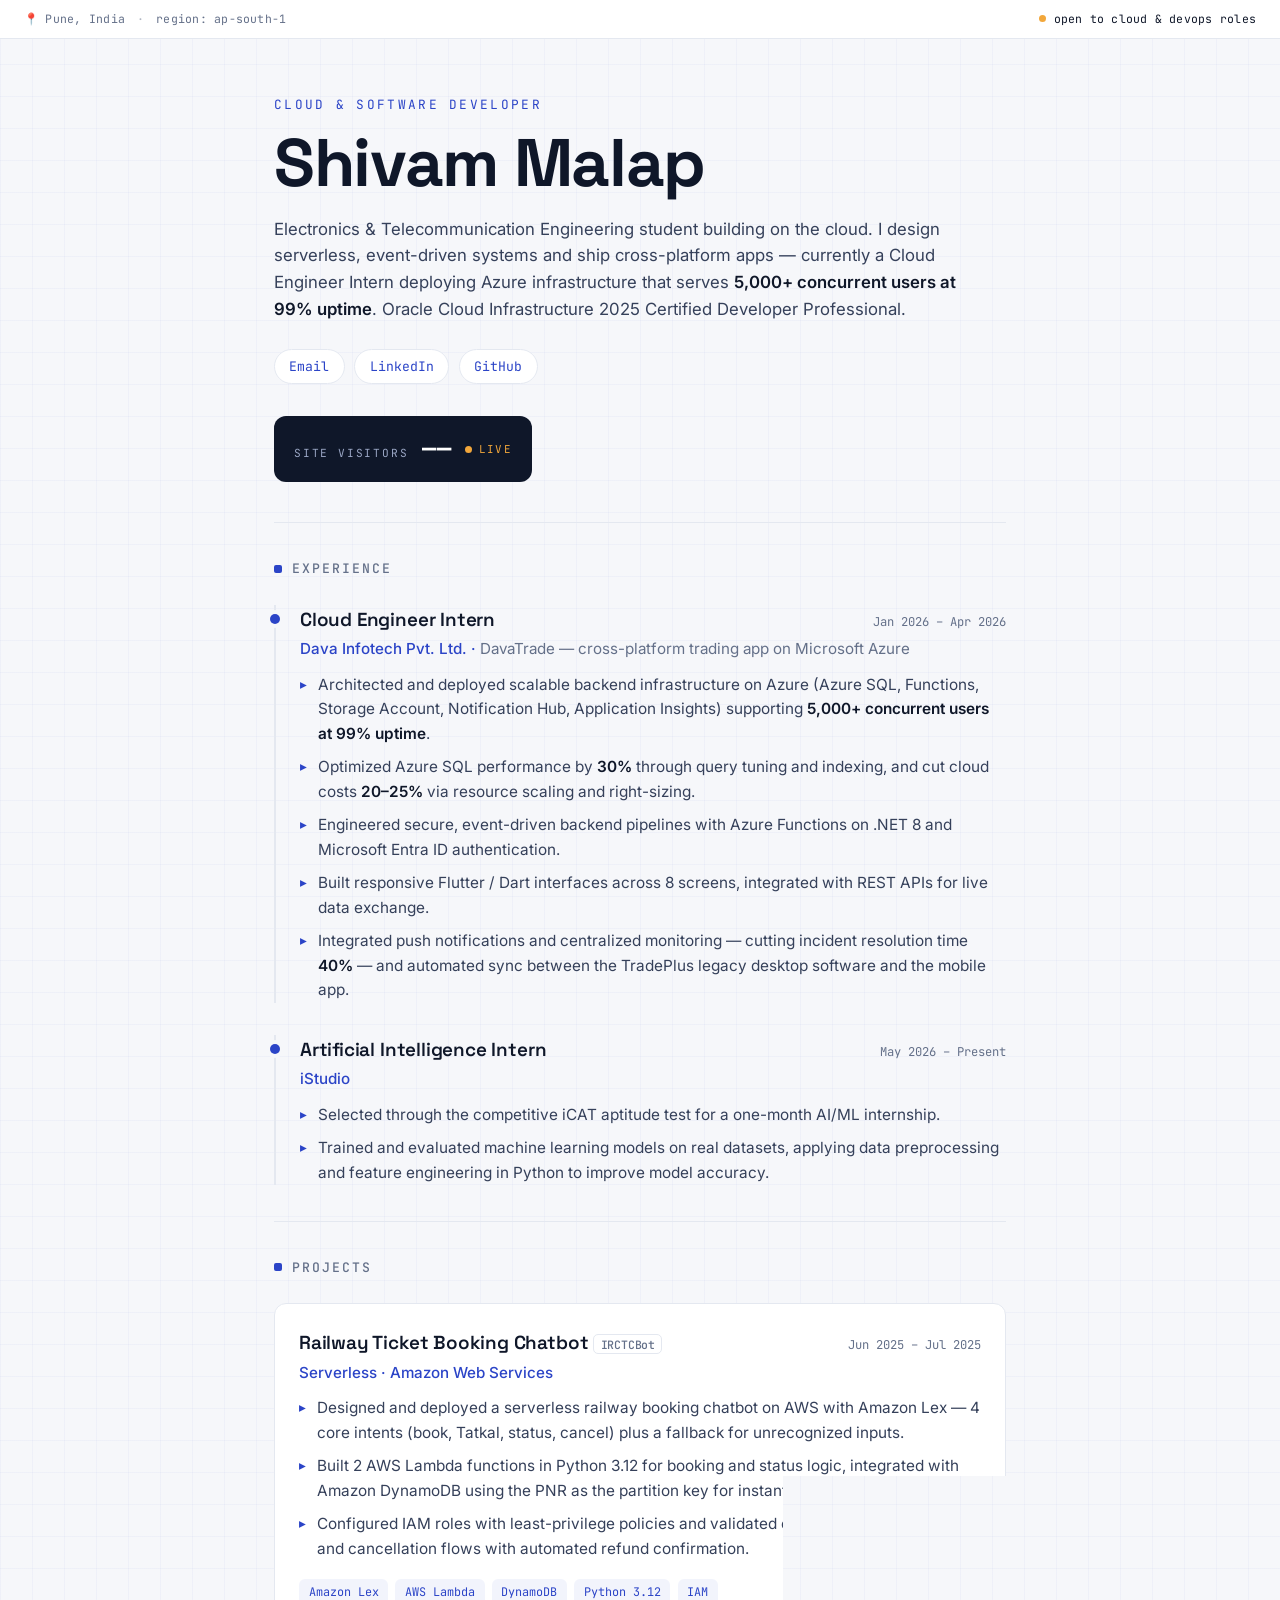
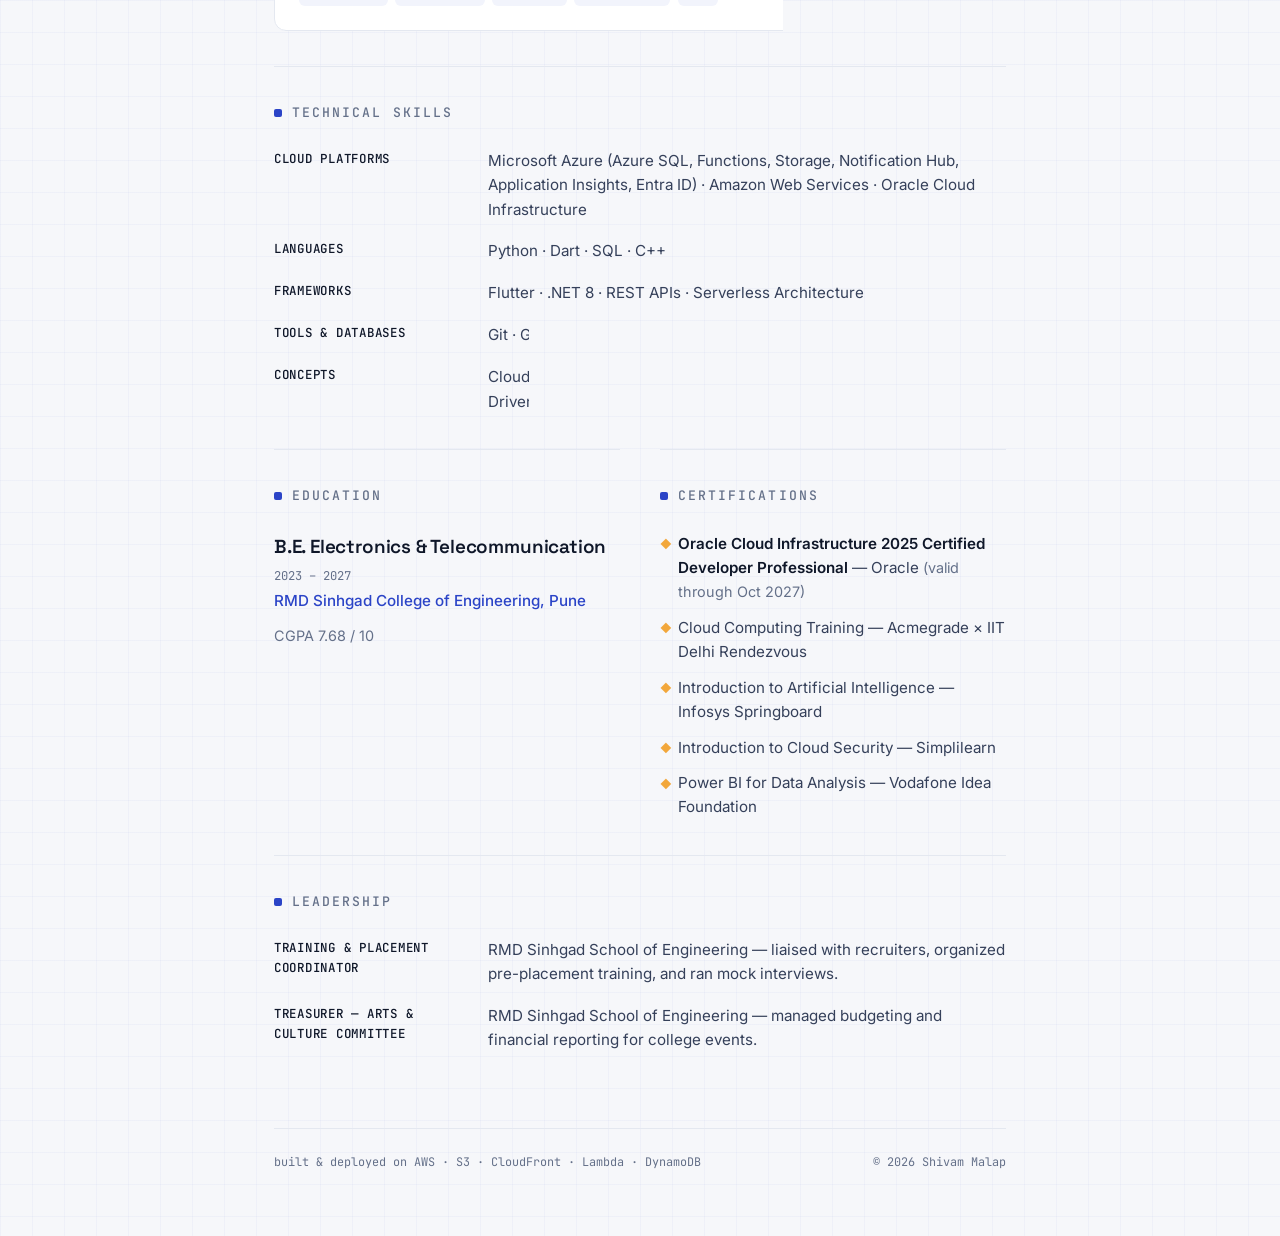
==== frontend/index.html @ e64dd020 "Restructure into frontend + root config" ====
<!DOCTYPE html>
<html lang="en">
<head>
  <meta charset="UTF-8" />
  <meta name="viewport" content="width=device-width, initial-scale=1.0" />
  <title>Shivam Malap — Cloud &amp; Software Developer</title>
  <meta name="description" content="Shivam Malap — Cloud &amp; Software Developer. Oracle Cloud certified, Azure & AWS experience, serverless and cross-platform development." />

  <!-- Fonts: Space Grotesk (display), Inter (body), JetBrains Mono (console/data) -->
  <link rel="preconnect" href="https://fonts.googleapis.com" />
  <link rel="preconnect" href="https://fonts.gstatic.com" crossorigin />
  <link href="https://fonts.googleapis.com/css2?family=Space+Grotesk:wght@500;600;700&family=Inter:wght@400;500;600&family=JetBrains+Mono:wght@400;500;700&display=swap" rel="stylesheet" />

  <link rel="stylesheet" href="styles.css" />
</head>
<body>
  <!-- ============================================================
       STATUS BAR  — console-style metadata line
       ============================================================ -->
  <div class="statusbar" aria-hidden="true">
    <span class="statusbar__item">📍 Pune, India</span>
    <span class="statusbar__dot">·</span>
    <span class="statusbar__item">region: ap-south-1</span>
    <span class="statusbar__item statusbar__status">
      <span class="live-dot"></span> open to cloud &amp; devops roles
    </span>
  </div>

  <main class="wrap">

    <!-- ============================================================
         HERO
         ============================================================ -->
    <header class="hero">
      <p class="eyebrow">Cloud &amp; Software Developer</p>
      <h1 class="hero__name">Shivam&nbsp;Malap</h1>

      <p class="hero__summary">
        Electronics &amp; Telecommunication Engineering student building on the cloud.
        I design serverless, event-driven systems and ship cross-platform apps —
        currently a Cloud Engineer Intern deploying Azure infrastructure that serves
        <strong>5,000+ concurrent users at 99% uptime</strong>. Oracle Cloud Infrastructure
        2025 Certified Developer Professional.
      </p>

      <!-- Contact links -->
      <nav class="contacts" aria-label="Contact">
        <a class="contacts__link" href="mailto:shivamsmalap.rmdstic.entc@gmail.com">Email</a>
        <a class="contacts__link" href="https://linkedin.com/in/shivammalap" target="_blank" rel="noopener">LinkedIn</a>
        <a class="contacts__link" href="https://github.com/Smalap" target="_blank" rel="noopener">GitHub</a>
        <!-- Want your phone public? Uncomment the next line:
        <a class="contacts__link" href="tel:+918668584818">+91 8668584818</a>
        -->
      </nav>

      <!-- ==========================================================
           SIGNATURE ELEMENT — live visitor telemetry
           Wired to your API in Phase 8. See script.js.
           ========================================================== -->
      <div class="telemetry" role="status" aria-live="polite">
        <span class="telemetry__label">site visitors</span>
        <span class="telemetry__count" id="visitor-count">——</span>
        <span class="telemetry__badge"><span class="live-dot"></span>live</span>
      </div>
    </header>

    <!-- ============================================================
         EXPERIENCE
         ============================================================ -->
    <section class="section" aria-labelledby="exp-h">
      <h2 class="section__title" id="exp-h"><span class="tick"></span>Experience</h2>

      <ol class="timeline">
        <li class="entry">
          <div class="entry__head">
            <h3 class="entry__role">Cloud Engineer Intern</h3>
            <span class="entry__meta">Jan 2026 – Apr 2026</span>
          </div>
          <p class="entry__org">Dava Infotech Pvt. Ltd. · <span class="entry__project">DavaTrade — cross-platform trading app on Microsoft Azure</span></p>
          <ul class="bullets">
            <li>Architected and deployed scalable backend infrastructure on Azure (Azure SQL, Functions, Storage Account, Notification Hub, Application Insights) supporting <strong>5,000+ concurrent users at 99% uptime</strong>.</li>
            <li>Optimized Azure SQL performance by <strong>30%</strong> through query tuning and indexing, and cut cloud costs <strong>20–25%</strong> via resource scaling and right-sizing.</li>
            <li>Engineered secure, event-driven backend pipelines with Azure Functions on .NET 8 and Microsoft Entra ID authentication.</li>
            <li>Built responsive Flutter / Dart interfaces across 8 screens, integrated with REST APIs for live data exchange.</li>
            <li>Integrated push notifications and centralized monitoring — cutting incident resolution time <strong>40%</strong> — and automated sync between the TradePlus legacy desktop software and the mobile app.</li>
          </ul>
        </li>

        <li class="entry">
          <div class="entry__head">
            <h3 class="entry__role">Artificial Intelligence Intern</h3>
            <span class="entry__meta">May 2026 – Present</span>
          </div>
          <p class="entry__org">iStudio</p>
          <ul class="bullets">
            <li>Selected through the competitive iCAT aptitude test for a one-month AI/ML internship.</li>
            <li>Trained and evaluated machine learning models on real datasets, applying data preprocessing and feature engineering in Python to improve model accuracy.</li>
          </ul>
        </li>
      </ol>
    </section>

    <!-- ============================================================
         PROJECTS
         ============================================================ -->
    <section class="section" aria-labelledby="proj-h">
      <h2 class="section__title" id="proj-h"><span class="tick"></span>Projects</h2>

      <article class="card">
        <div class="entry__head">
          <h3 class="entry__role">Railway Ticket Booking Chatbot <span class="mono-tag">IRCTCBot</span></h3>
          <span class="entry__meta">Jun 2025 – Jul 2025</span>
        </div>
        <p class="entry__org">Serverless · Amazon Web Services</p>
        <ul class="bullets">
          <li>Designed and deployed a serverless railway booking chatbot on AWS with Amazon Lex — 4 core intents (book, Tatkal, status, cancel) plus a fallback for unrecognized inputs.</li>
          <li>Built 2 AWS Lambda functions in Python 3.12 for booking and status logic, integrated with Amazon DynamoDB using the PNR as the partition key for instant storage and retrieval.</li>
          <li>Configured IAM roles with least-privilege policies and validated end-to-end booking, status, and cancellation flows with automated refund confirmation.</li>
        </ul>
        <div class="chips">
          <span class="chip">Amazon Lex</span>
          <span class="chip">AWS Lambda</span>
          <span class="chip">DynamoDB</span>
          <span class="chip">Python 3.12</span>
          <span class="chip">IAM</span>
        </div>
      </article>
    </section>

    <!-- ============================================================
         SKILLS
         ============================================================ -->
    <section class="section" aria-labelledby="skills-h">
      <h2 class="section__title" id="skills-h"><span class="tick"></span>Technical Skills</h2>

      <div class="skills">
        <div class="skills__group">
          <p class="skills__label">Cloud Platforms</p>
          <p class="skills__list">Microsoft Azure (Azure SQL, Functions, Storage, Notification Hub, Application Insights, Entra ID) · Amazon Web Services · Oracle Cloud Infrastructure</p>
        </div>
        <div class="skills__group">
          <p class="skills__label">Languages</p>
          <p class="skills__list">Python · Dart · SQL · C++</p>
        </div>
        <div class="skills__group">
          <p class="skills__label">Frameworks</p>
          <p class="skills__list">Flutter · .NET 8 · REST APIs · Serverless Architecture</p>
        </div>
        <div class="skills__group">
          <p class="skills__label">Tools &amp; Databases</p>
          <p class="skills__list">Git · GitHub · CI/CD Pipelines · Power BI · Azure SQL · MySQL · Firebase</p>
        </div>
        <div class="skills__group">
          <p class="skills__label">Concepts</p>
          <p class="skills__list">Cloud-Native Development · Database &amp; Cost Optimization · Event-Driven Systems · Authentication &amp; Security</p>
        </div>
      </div>
    </section>

    <!-- ============================================================
         EDUCATION + CERTIFICATIONS  (two columns)
         ============================================================ -->
    <div class="split">
      <section class="section" aria-labelledby="edu-h">
        <h2 class="section__title" id="edu-h"><span class="tick"></span>Education</h2>
        <div class="entry">
          <div class="entry__head">
            <h3 class="entry__role">B.E. Electronics &amp; Telecommunication</h3>
            <span class="entry__meta">2023 – 2027</span>
          </div>
          <p class="entry__org">RMD Sinhgad College of Engineering, Pune</p>
          <p class="entry__note">CGPA 7.68 / 10</p>
        </div>
      </section>

      <section class="section" aria-labelledby="cert-h">
        <h2 class="section__title" id="cert-h"><span class="tick"></span>Certifications</h2>
        <ul class="certs">
          <li><strong>Oracle Cloud Infrastructure 2025 Certified Developer Professional</strong> — Oracle <span class="entry__note">(valid through Oct 2027)</span></li>
          <li>Cloud Computing Training — Acmegrade × IIT Delhi Rendezvous</li>
          <li>Introduction to Artificial Intelligence — Infosys Springboard</li>
          <li>Introduction to Cloud Security — Simplilearn</li>
          <li>Power BI for Data Analysis — Vodafone Idea Foundation</li>
        </ul>
      </section>
    </div>

    <!-- ============================================================
         LEADERSHIP
         ============================================================ -->
    <section class="section" aria-labelledby="lead-h">
      <h2 class="section__title" id="lead-h"><span class="tick"></span>Leadership</h2>
      <div class="skills">
        <div class="skills__group">
          <p class="skills__label">Training &amp; Placement Coordinator</p>
          <p class="skills__list">RMD Sinhgad School of Engineering — liaised with recruiters, organized pre-placement training, and ran mock interviews.</p>
        </div>
        <div class="skills__group">
          <p class="skills__label">Treasurer — Arts &amp; Culture Committee</p>
          <p class="skills__list">RMD Sinhgad School of Engineering — managed budgeting and financial reporting for college events.</p>
        </div>
      </div>
    </section>

    <!-- ============================================================
         FOOTER
         ============================================================ -->
    <footer class="foot">
      <span class="foot__mono">built &amp; deployed on AWS · S3 · CloudFront · Lambda · DynamoDB</span>
      <span class="foot__year">© 2026 Shivam Malap</span>
    </footer>

  </main>

  <script src="script.js"></script>
</body>
</html>
---- frontend/styles.css ----
/* ============================================================
   Shivam Malap — Resume Site
   Theme: "cloud console" — clean monitoring-dashboard feel.

   EDIT ANYTHING HERE FIRST — these variables control the whole
   page's colors, fonts, and spacing. Change a value, save, refresh.
   ============================================================ */
:root {
  /* Colors */
  --bg:        #f6f7fa;   /* page background (cool near-white)   */
  --surface:   #ffffff;   /* cards                               */
  --ink:       #0f1729;   /* main text (near-black navy)         */
  --muted:     #647089;   /* secondary text / captions           */
  --primary:   #2b44c7;   /* indigo — links, headings accent     */
  --accent:    #f2a73b;   /* amber — the "live" signal, sparingly */
  --line:      #e4e8f0;   /* hairline borders                    */

  /* Type */
  --font-display: "Space Grotesk", system-ui, sans-serif;
  --font-body:    "Inter", system-ui, sans-serif;
  --font-mono:    "JetBrains Mono", ui-monospace, monospace;

  /* Layout */
  --maxw: 780px;
  --radius: 12px;
}

/* ---------- Base ---------- */
* { box-sizing: border-box; margin: 0; padding: 0; }

html { scroll-behavior: smooth; }

body {
  font-family: var(--font-body);
  color: var(--ink);
  background: var(--bg);
  /* subtle console grid in the background */
  background-image:
    linear-gradient(to right,  rgba(43,68,199,0.035) 1px, transparent 1px),
    linear-gradient(to bottom, rgba(43,68,199,0.035) 1px, transparent 1px);
  background-size: 32px 32px;
  line-height: 1.6;
  -webkit-font-smoothing: antialiased;
}

strong { font-weight: 600; color: var(--ink); }

a { color: var(--primary); text-decoration: none; }

/* ---------- Status bar ---------- */
.statusbar {
  font-family: var(--font-mono);
  font-size: 0.72rem;
  letter-spacing: 0.02em;
  color: var(--muted);
  background: var(--surface);
  border-bottom: 1px solid var(--line);
  padding: 0.6rem 1.5rem;
  display: flex;
  flex-wrap: wrap;
  align-items: center;
  gap: 0.75rem;
}
.statusbar__dot { opacity: 0.5; }
.statusbar__status { margin-left: auto; display: inline-flex; align-items: center; gap: 0.45rem; color: var(--ink); }

/* live pulsing dot (reused) */
.live-dot {
  width: 7px; height: 7px;
  border-radius: 50%;
  background: var(--accent);
  display: inline-block;
  box-shadow: 0 0 0 0 rgba(242,167,59,0.6);
  animation: pulse 2s infinite;
}
@keyframes pulse {
  0%   { box-shadow: 0 0 0 0 rgba(242,167,59,0.55); }
  70%  { box-shadow: 0 0 0 7px rgba(242,167,59,0); }
  100% { box-shadow: 0 0 0 0 rgba(242,167,59,0); }
}

/* ---------- Layout wrapper ---------- */
.wrap {
  max-width: var(--maxw);
  margin: 0 auto;
  padding: 0 1.5rem 4rem;
}

/* ---------- Hero ---------- */
.hero { padding: 3.5rem 0 2.5rem; }

.eyebrow {
  font-family: var(--font-mono);
  font-size: 0.8rem;
  text-transform: uppercase;
  letter-spacing: 0.18em;
  color: var(--primary);
  margin-bottom: 0.9rem;
}

.hero__name {
  font-family: var(--font-display);
  font-weight: 700;
  font-size: clamp(2.6rem, 8vw, 4.2rem);
  line-height: 1.02;
  letter-spacing: -0.02em;
  margin-bottom: 1.1rem;
}

.hero__summary {
  font-size: 1.05rem;
  max-width: 62ch;
  color: #35405a;
  margin-bottom: 1.6rem;
}

/* Contact links */
.contacts { display: flex; flex-wrap: wrap; gap: 0.6rem; margin-bottom: 2rem; }
.contacts__link {
  font-family: var(--font-mono);
  font-size: 0.82rem;
  padding: 0.4rem 0.9rem;
  border: 1px solid var(--line);
  border-radius: 999px;
  background: var(--surface);
  transition: border-color 0.15s, transform 0.15s;
}
.contacts__link:hover { border-color: var(--primary); transform: translateY(-1px); }
.contacts__link:focus-visible { outline: 2px solid var(--primary); outline-offset: 2px; }

/* ---------- Telemetry (signature element) ---------- */
.telemetry {
  display: inline-flex;
  align-items: baseline;
  gap: 0.85rem;
  padding: 0.85rem 1.25rem;
  background: var(--ink);
  border-radius: var(--radius);
  color: #fff;
}
.telemetry__label {
  font-family: var(--font-mono);
  font-size: 0.7rem;
  text-transform: uppercase;
  letter-spacing: 0.16em;
  color: #9aa6c4;
}
.telemetry__count {
  font-family: var(--font-mono);
  font-weight: 700;
  font-size: 1.5rem;
  letter-spacing: 0.04em;
  color: #fff;
  font-variant-numeric: tabular-nums;
}
.telemetry__badge {
  font-family: var(--font-mono);
  font-size: 0.68rem;
  text-transform: uppercase;
  letter-spacing: 0.12em;
  color: var(--accent);
  display: inline-flex;
  align-items: center;
  gap: 0.4rem;
  align-self: center;
}

/* ---------- Sections ---------- */
.section { padding: 2.2rem 0; border-top: 1px solid var(--line); }

.section__title {
  font-family: var(--font-mono);
  font-size: 0.82rem;
  font-weight: 500;
  text-transform: uppercase;
  letter-spacing: 0.16em;
  color: var(--muted);
  display: flex;
  align-items: center;
  gap: 0.6rem;
  margin-bottom: 1.6rem;
}
.tick { width: 8px; height: 8px; background: var(--primary); border-radius: 2px; display: inline-block; }

/* ---------- Entries / timeline ---------- */
.timeline { list-style: none; }
.entry { position: relative; margin-bottom: 2rem; }
.entry:last-child { margin-bottom: 0; }

.timeline .entry {
  padding-left: 1.5rem;
  border-left: 2px solid var(--line);
}
.timeline .entry::before {
  content: "";
  position: absolute;
  left: -6px; top: 0.55rem;
  width: 10px; height: 10px;
  border-radius: 50%;
  background: var(--primary);
  box-shadow: 0 0 0 4px var(--bg);
}

.entry__head {
  display: flex;
  flex-wrap: wrap;
  align-items: baseline;
  justify-content: space-between;
  gap: 0.3rem 1rem;
}
.entry__role {
  font-family: var(--font-display);
  font-weight: 600;
  font-size: 1.18rem;
  letter-spacing: -0.01em;
}
.entry__meta {
  font-family: var(--font-mono);
  font-size: 0.76rem;
  color: var(--muted);
  white-space: nowrap;
}
.entry__org { color: var(--primary); font-weight: 500; margin: 0.15rem 0 0.7rem; font-size: 0.95rem; }
.entry__project { color: var(--muted); font-weight: 400; }
.entry__note { color: var(--muted); font-size: 0.9rem; }

.bullets { list-style: none; display: grid; gap: 0.55rem; }
.bullets li {
  position: relative;
  padding-left: 1.15rem;
  color: #35405a;
  font-size: 0.96rem;
}
.bullets li::before {
  content: "▸";
  position: absolute;
  left: 0;
  color: var(--primary);
  font-size: 0.85rem;
  top: 0.05rem;
}

/* ---------- Project card ---------- */
.card {
  background: var(--surface);
  border: 1px solid var(--line);
  border-radius: var(--radius);
  padding: 1.5rem;
}
.mono-tag {
  font-family: var(--font-mono);
  font-size: 0.72rem;
  font-weight: 500;
  color: var(--muted);
  border: 1px solid var(--line);
  border-radius: 5px;
  padding: 0.1rem 0.4rem;
  vertical-align: middle;
}
.chips { display: flex; flex-wrap: wrap; gap: 0.45rem; margin-top: 1.1rem; }
.chip {
  font-family: var(--font-mono);
  font-size: 0.74rem;
  color: var(--primary);
  background: rgba(43,68,199,0.06);
  border-radius: 6px;
  padding: 0.25rem 0.6rem;
}

/* ---------- Skills / grouped lists ---------- */
.skills { display: grid; gap: 1.1rem; }
.skills__group { display: grid; grid-template-columns: 190px 1fr; gap: 0.5rem 1.5rem; align-items: start; }
.skills__label {
  font-family: var(--font-mono);
  font-size: 0.78rem;
  text-transform: uppercase;
  letter-spacing: 0.06em;
  color: var(--ink);
  font-weight: 500;
}
.skills__list { color: #35405a; font-size: 0.95rem; }

/* ---------- Split two-column ---------- */
.split { display: grid; grid-template-columns: 1fr 1fr; gap: 2.5rem; }
.split .section { border-top: 1px solid var(--line); }

.certs { list-style: none; display: grid; gap: 0.7rem; }
.certs li { color: #35405a; font-size: 0.95rem; padding-left: 1.15rem; position: relative; }
.certs li::before { content: "◆"; position: absolute; left: 0; color: var(--accent); font-size: 0.7rem; top: 0.28rem; }

/* ---------- Footer ---------- */
.foot {
  margin-top: 2.5rem;
  padding-top: 1.5rem;
  border-top: 1px solid var(--line);
  display: flex;
  flex-wrap: wrap;
  justify-content: space-between;
  gap: 0.5rem;
  font-family: var(--font-mono);
  font-size: 0.74rem;
  color: var(--muted);
}

/* ---------- Entrance animation ---------- */
.hero, .section { animation: rise 0.6s ease both; }
.section:nth-of-type(2) { animation-delay: 0.05s; }
@keyframes rise { from { opacity: 0; transform: translateY(12px); } to { opacity: 1; transform: none; } }

/* ---------- Responsive ---------- */
@media (max-width: 640px) {
  .skills__group { grid-template-columns: 1fr; gap: 0.2rem; }
  .split { grid-template-columns: 1fr; gap: 0; }
  .statusbar__status { margin-left: 0; width: 100%; }
  .telemetry { width: 100%; justify-content: space-between; }
}

/* ---------- Respect reduced motion ---------- */
@media (prefers-reduced-motion: reduce) {
  *, *::before, *::after { animation: none !important; transition: none !important; scroll-behavior: auto !important; }
}
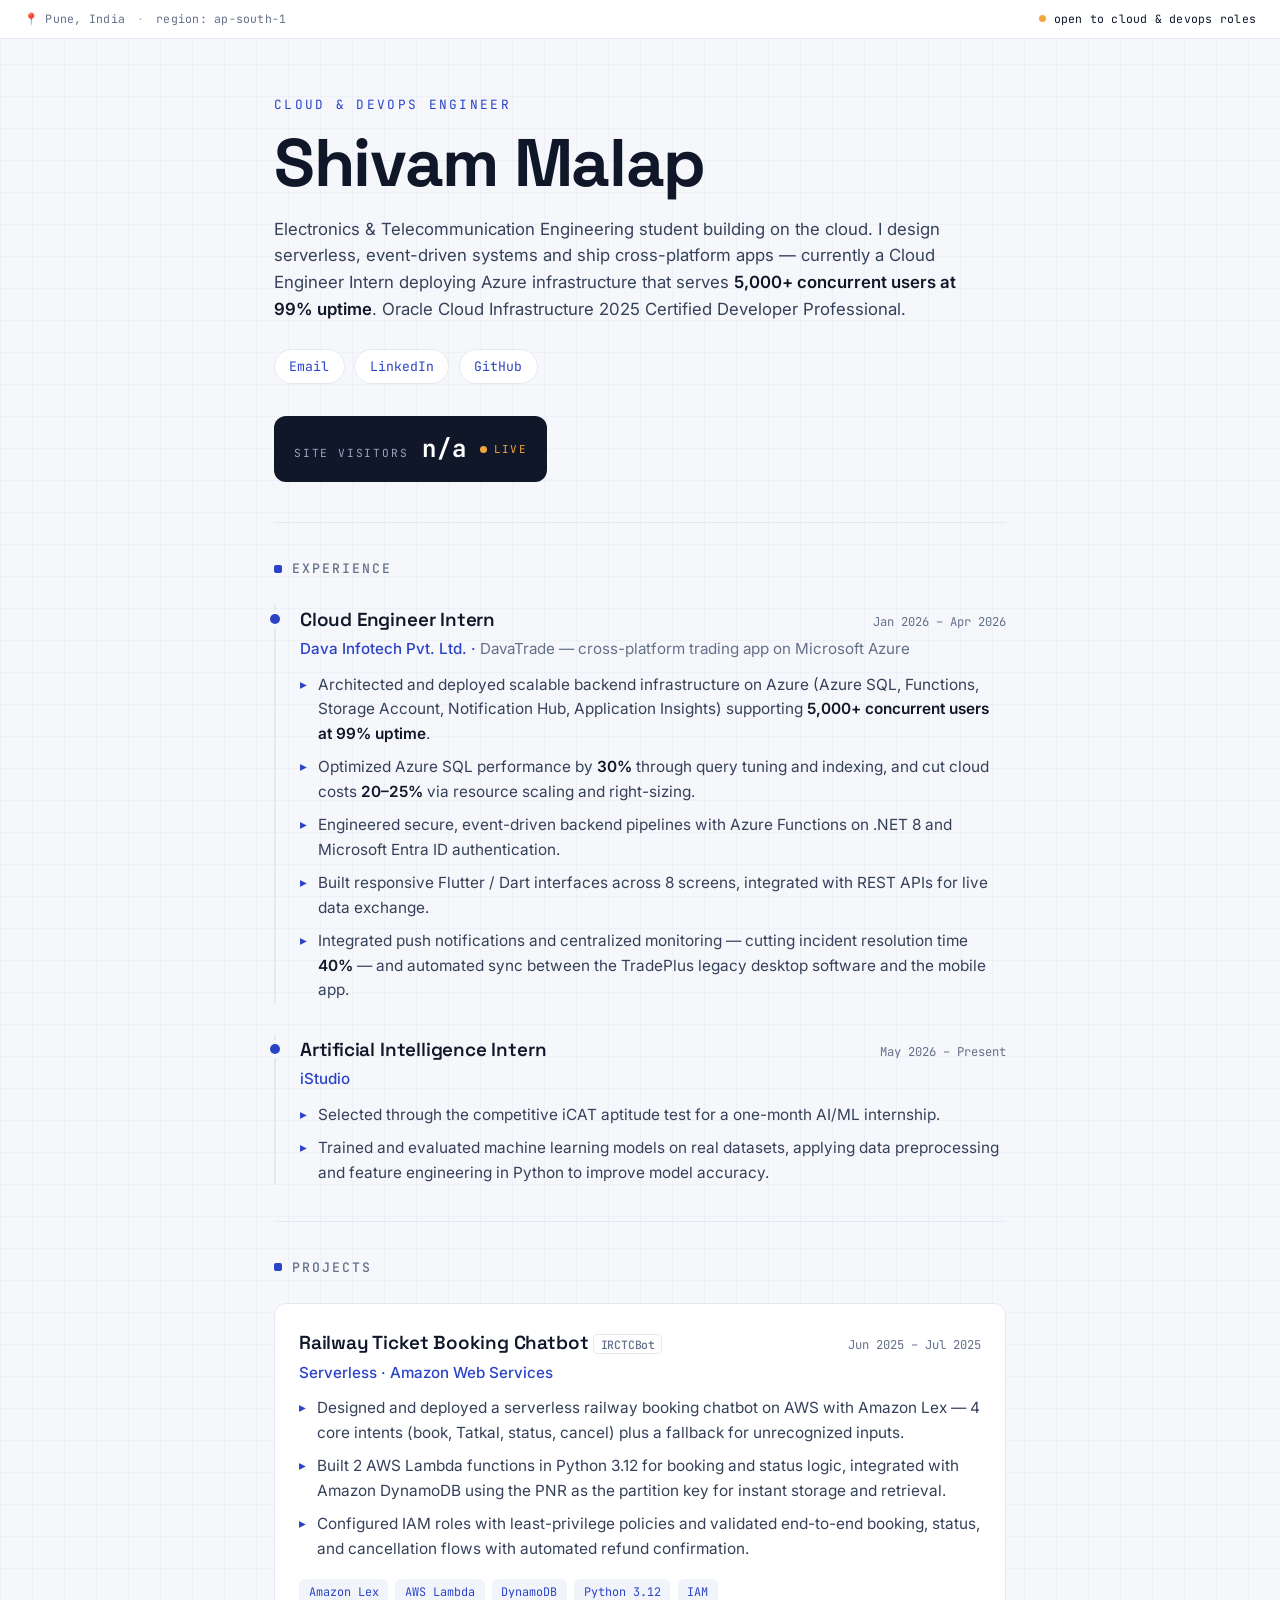
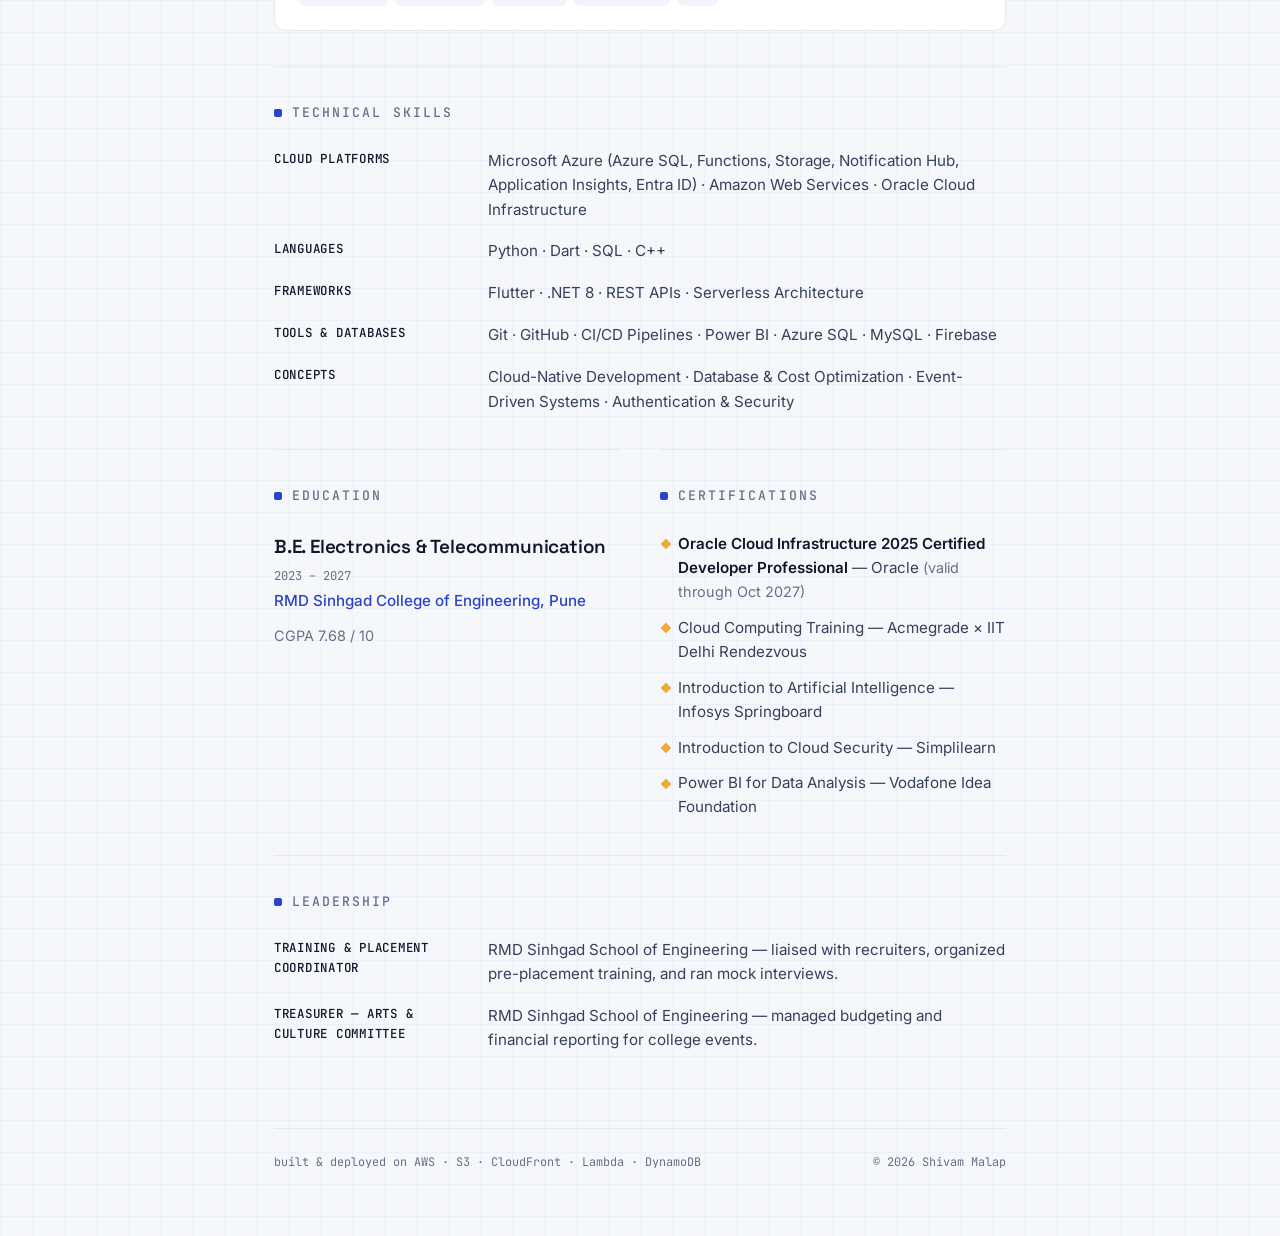
==== commit 00a5ca2b: "test auto-deploy" ====
--- a/frontend/index.html
+++ b/frontend/index.html
@@ -32,7 +32,7 @@
          HERO
          ============================================================ -->
     <header class="hero">
-      <p class="eyebrow">Cloud &amp; Software Developer</p>
+     <p class="eyebrow">Cloud &amp; DevOps Engineer</p>
       <h1 class="hero__name">Shivam&nbsp;Malap</h1>
 
       <p class="hero__summary">
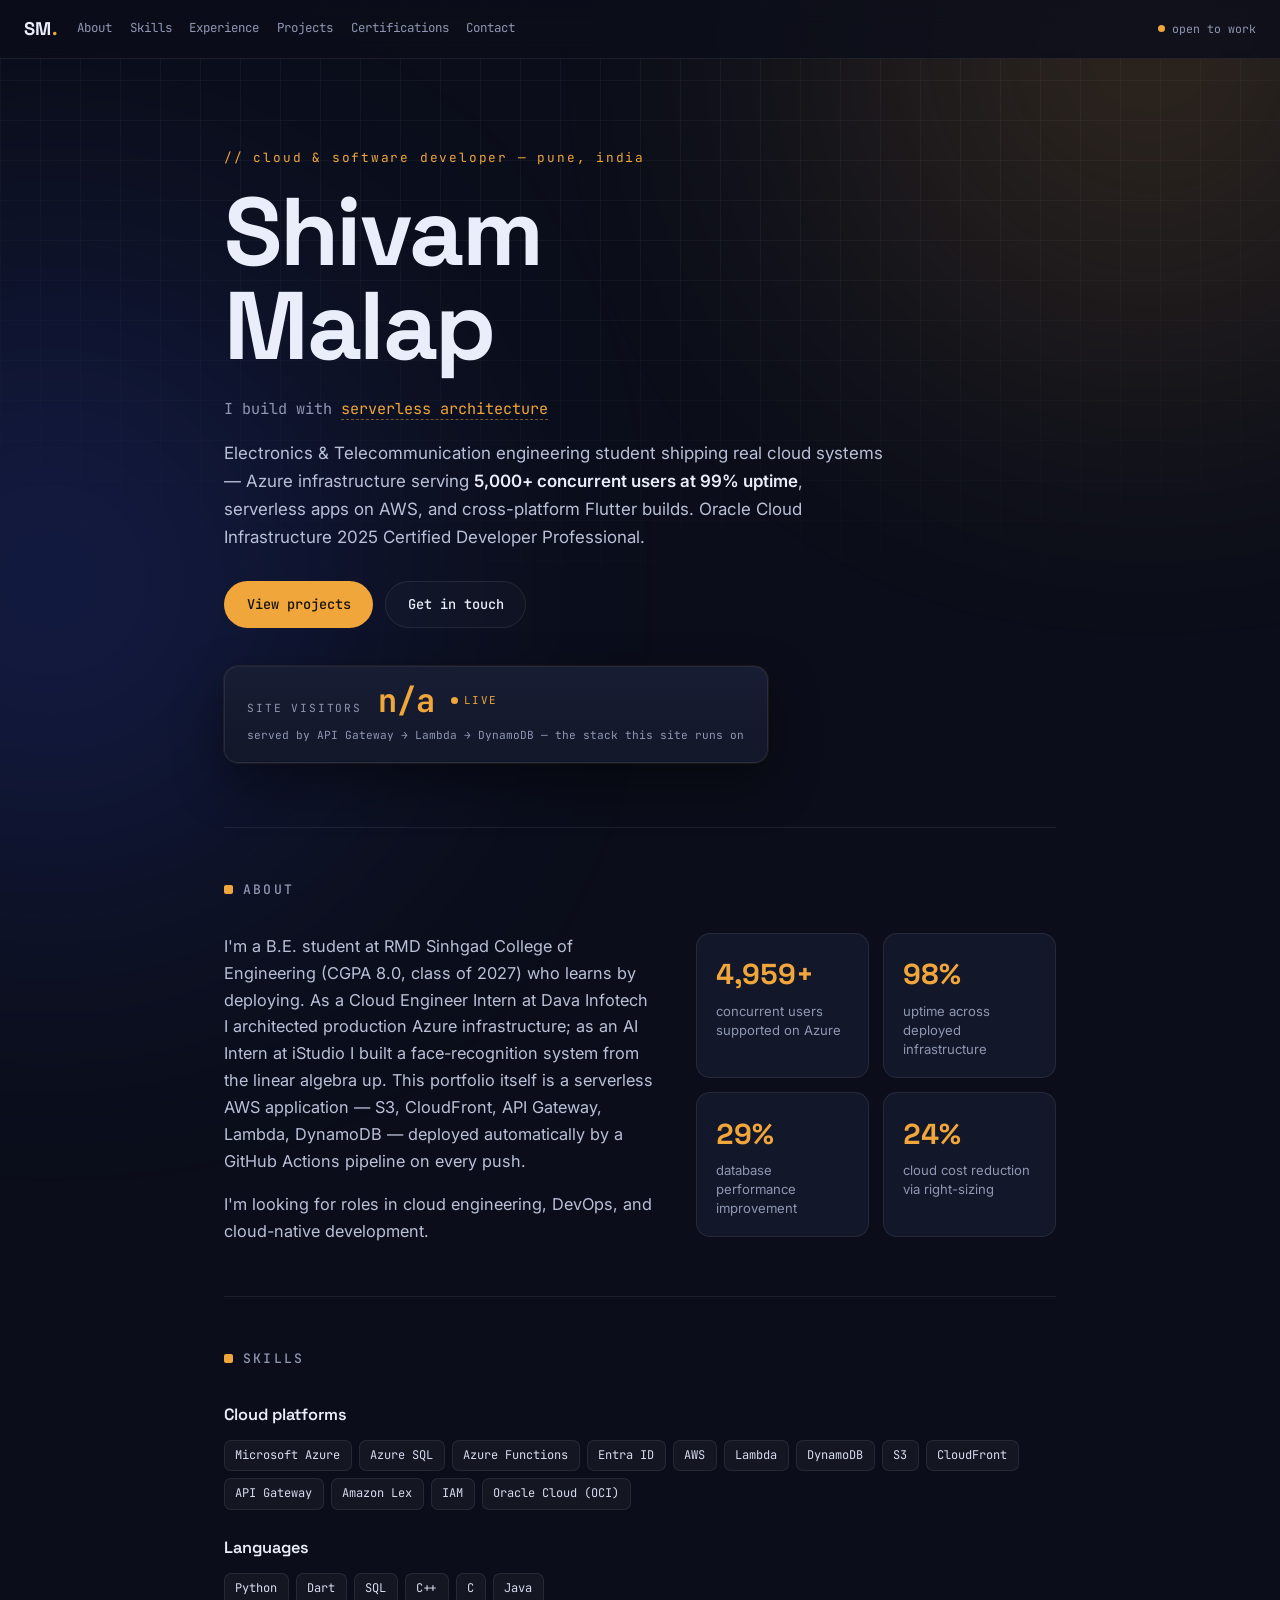
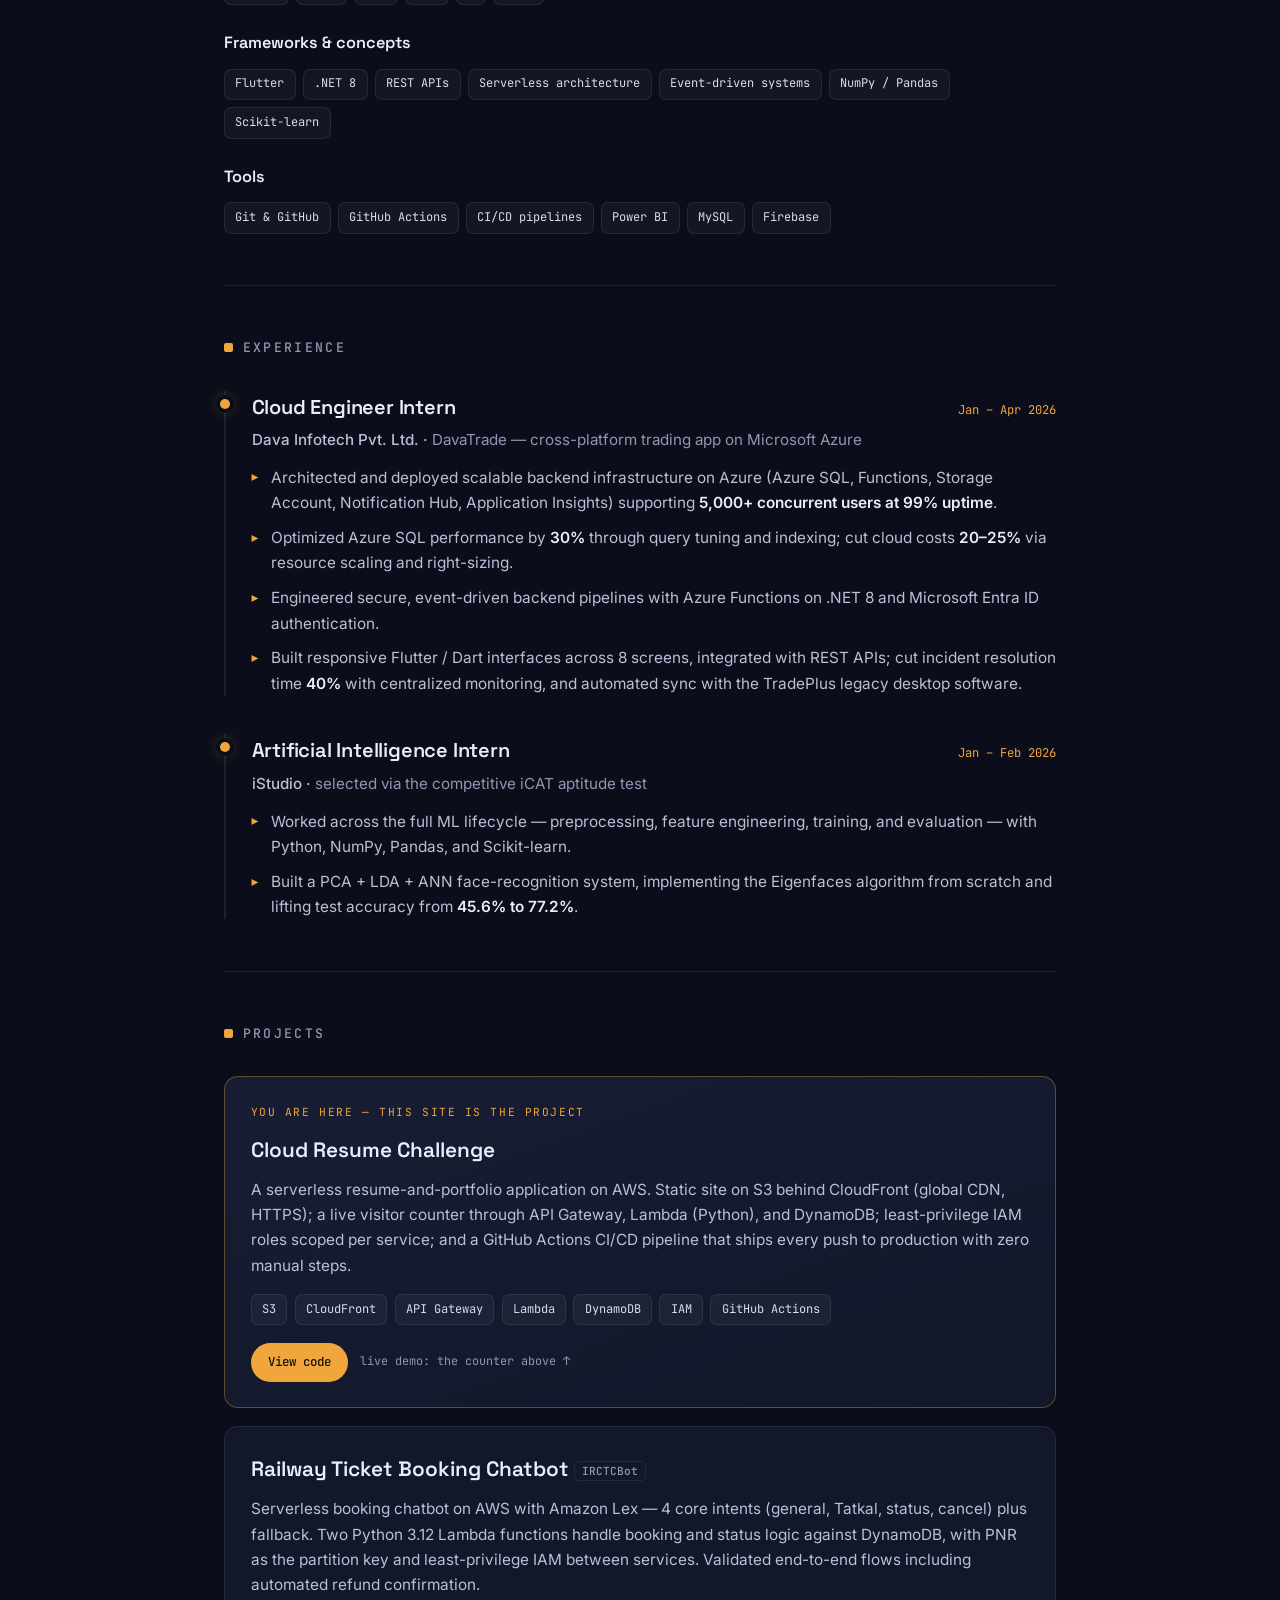
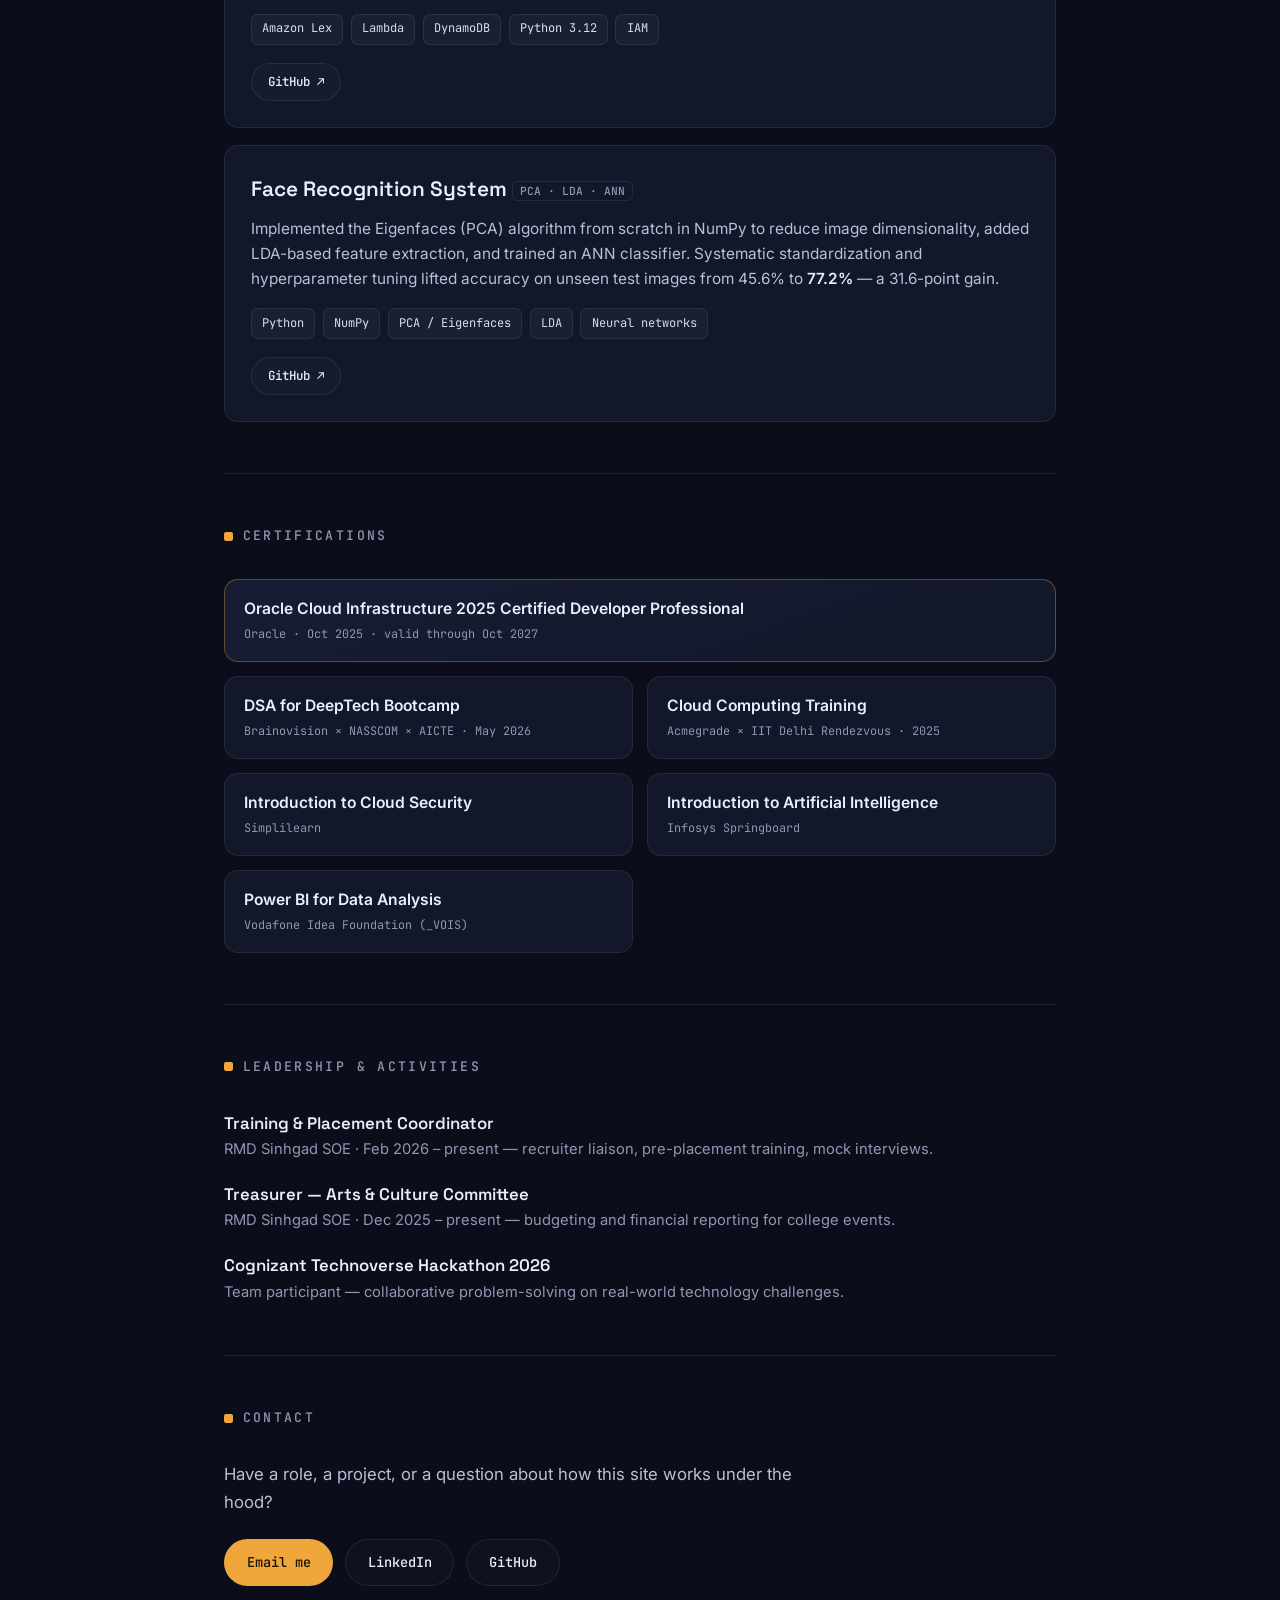
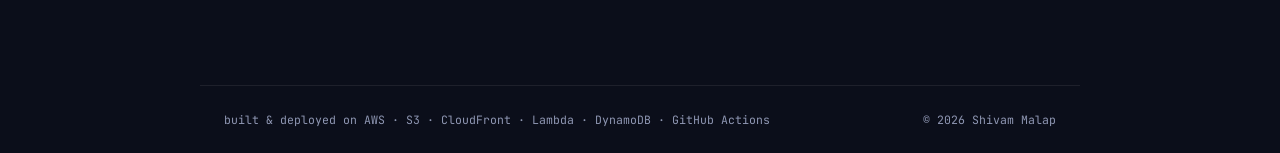
==== commit 94085279: "Portfolio v2: dark interactive redesign" ====
--- a/frontend/index.html
+++ b/frontend/index.html
@@ -4,7 +4,7 @@
   <meta charset="UTF-8" />
   <meta name="viewport" content="width=device-width, initial-scale=1.0" />
   <title>Shivam Malap — Cloud &amp; Software Developer</title>
-  <meta name="description" content="Shivam Malap — Cloud &amp; Software Developer. Oracle Cloud certified, Azure & AWS experience, serverless and cross-platform development." />
+  <meta name="description" content="Shivam Malap — Cloud &amp; Software Developer. Azure, AWS, serverless, Flutter. OCI 2025 Certified. Portfolio deployed on the AWS stack it describes." />
 
   <!-- Fonts: Space Grotesk (display), Inter (body), JetBrains Mono (console/data) -->
   <link rel="preconnect" href="https://fonts.googleapis.com" />
@@ -14,203 +14,366 @@
   <link rel="stylesheet" href="styles.css" />
 </head>
 <body>
+
+  <!-- Ambient background: grid + glows (decorative only) -->
+  <div class="bg" aria-hidden="true">
+    <div class="bg__grid"></div>
+    <div class="bg__glow bg__glow--gold"></div>
+    <div class="bg__glow bg__glow--indigo"></div>
+  </div>
+
   <!-- ============================================================
-       STATUS BAR  — console-style metadata line
+       NAV
        ============================================================ -->
-  <div class="statusbar" aria-hidden="true">
-    <span class="statusbar__item">📍 Pune, India</span>
-    <span class="statusbar__dot">·</span>
-    <span class="statusbar__item">region: ap-south-1</span>
-    <span class="statusbar__item statusbar__status">
-      <span class="live-dot"></span> open to cloud &amp; devops roles
-    </span>
-  </div>
-
-  <main class="wrap">
-
-    <!-- ============================================================
+  <header class="nav">
+    <a class="nav__logo" href="#top">SM<span class="nav__dot">.</span></a>
+    <nav class="nav__links" aria-label="Sections">
+      <a href="#about">About</a>
+      <a href="#skills">Skills</a>
+      <a href="#experience">Experience</a>
+      <a href="#projects">Projects</a>
+      <a href="#certs">Certifications</a>
+      <a href="#contact">Contact</a>
+    </nav>
+    <span class="nav__status"><span class="live-dot"></span>open to work</span>
+  </header>
+
+  <main id="top">
+
+    <!-- ==========================================================
          HERO
-         ============================================================ -->
-    <header class="hero">
-     <p class="eyebrow">Cloud &amp; DevOps Engineer</p>
-      <h1 class="hero__name">Shivam&nbsp;Malap</h1>
-
-      <p class="hero__summary">
-        Electronics &amp; Telecommunication Engineering student building on the cloud.
-        I design serverless, event-driven systems and ship cross-platform apps —
-        currently a Cloud Engineer Intern deploying Azure infrastructure that serves
-        <strong>5,000+ concurrent users at 99% uptime</strong>. Oracle Cloud Infrastructure
-        2025 Certified Developer Professional.
+         ========================================================== -->
+    <section class="hero">
+      <p class="hero__eyebrow reveal">// cloud &amp; software developer — pune, india</p>
+
+      <h1 class="hero__name reveal">Shivam<br />Malap</h1>
+
+      <p class="hero__roles reveal" aria-live="off">
+        I build with <span class="hero__rotator" id="role-rotator">serverless architecture</span>
       </p>
 
-      <!-- Contact links -->
-      <nav class="contacts" aria-label="Contact">
-        <a class="contacts__link" href="mailto:shivamsmalap.rmdstic.entc@gmail.com">Email</a>
-        <a class="contacts__link" href="https://linkedin.com/in/shivammalap" target="_blank" rel="noopener">LinkedIn</a>
-        <a class="contacts__link" href="https://github.com/Smalap" target="_blank" rel="noopener">GitHub</a>
-        <!-- Want your phone public? Uncomment the next line:
-        <a class="contacts__link" href="tel:+918668584818">+91 8668584818</a>
-        -->
-      </nav>
-
-      <!-- ==========================================================
-           SIGNATURE ELEMENT — live visitor telemetry
-           Wired to your API in Phase 8. See script.js.
-           ========================================================== -->
-      <div class="telemetry" role="status" aria-live="polite">
-        <span class="telemetry__label">site visitors</span>
-        <span class="telemetry__count" id="visitor-count">——</span>
-        <span class="telemetry__badge"><span class="live-dot"></span>live</span>
-      </div>
-    </header>
-
-    <!-- ============================================================
-         EXPERIENCE
-         ============================================================ -->
-    <section class="section" aria-labelledby="exp-h">
-      <h2 class="section__title" id="exp-h"><span class="tick"></span>Experience</h2>
+      <p class="hero__summary reveal">
+        Electronics &amp; Telecommunication engineering student shipping real cloud systems —
+        Azure infrastructure serving <strong>5,000+ concurrent users at 99% uptime</strong>,
+        serverless apps on AWS, and cross-platform Flutter builds.
+        Oracle Cloud Infrastructure 2025 Certified Developer Professional.
+      </p>
+
+      <div class="hero__cta reveal">
+        <a class="btn btn--gold" href="#projects">View projects</a>
+        <a class="btn btn--ghost" href="#contact">Get in touch</a>
+      </div>
+
+      <!-- ========================================================
+           SIGNATURE — live telemetry.
+           This number is real: served by API Gateway → Lambda →
+           DynamoDB, the backend documented in Projects below.
+           ======================================================== -->
+      <div class="telemetry reveal" role="status" aria-live="polite">
+        <div class="telemetry__row">
+          <span class="telemetry__label">site visitors</span>
+          <span class="telemetry__count" id="visitor-count">——</span>
+          <span class="telemetry__badge"><span class="live-dot"></span>live</span>
+        </div>
+        <p class="telemetry__note">served by API Gateway → Lambda → DynamoDB — the stack this site runs on</p>
+      </div>
+    </section>
+
+    <!-- ==========================================================
+         ABOUT + STATS
+         ========================================================== -->
+    <section class="section" id="about">
+      <h2 class="section__title reveal"><span class="tick"></span>About</h2>
+
+      <div class="about">
+        <div class="about__text reveal">
+          <p>
+            I'm a B.E. student at RMD Sinhgad College of Engineering (CGPA 8.0, class of 2027)
+            who learns by deploying. As a Cloud Engineer Intern at Dava Infotech I architected
+            production Azure infrastructure; as an AI Intern at iStudio I built a face-recognition
+            system from the linear algebra up. This portfolio itself is a serverless AWS
+            application — S3, CloudFront, API Gateway, Lambda, DynamoDB — deployed automatically
+            by a GitHub Actions pipeline on every push.
+          </p>
+          <p>
+            I'm looking for roles in cloud engineering, DevOps, and cloud-native development.
+          </p>
+        </div>
+
+        <div class="stats">
+          <div class="stat reveal">
+            <span class="stat__num" data-count="5000" data-suffix="+">0</span>
+            <span class="stat__label">concurrent users supported on Azure</span>
+          </div>
+          <div class="stat reveal">
+            <span class="stat__num" data-count="99" data-suffix="%">0</span>
+            <span class="stat__label">uptime across deployed infrastructure</span>
+          </div>
+          <div class="stat reveal">
+            <span class="stat__num" data-count="30" data-suffix="%">0</span>
+            <span class="stat__label">database performance improvement</span>
+          </div>
+          <div class="stat reveal">
+            <span class="stat__num" data-count="25" data-suffix="%">0</span>
+            <span class="stat__label">cloud cost reduction via right-sizing</span>
+          </div>
+        </div>
+      </div>
+    </section>
+
+    <!-- ==========================================================
+         SKILLS
+         ========================================================== -->
+    <section class="section" id="skills">
+      <h2 class="section__title reveal"><span class="tick"></span>Skills</h2>
+
+      <div class="skills">
+        <div class="skills__group reveal">
+          <h3 class="skills__name">Cloud platforms</h3>
+          <div class="chips">
+            <span class="chip">Microsoft Azure</span>
+            <span class="chip">Azure SQL</span>
+            <span class="chip">Azure Functions</span>
+            <span class="chip">Entra ID</span>
+            <span class="chip">AWS</span>
+            <span class="chip">Lambda</span>
+            <span class="chip">DynamoDB</span>
+            <span class="chip">S3</span>
+            <span class="chip">CloudFront</span>
+            <span class="chip">API Gateway</span>
+            <span class="chip">Amazon Lex</span>
+            <span class="chip">IAM</span>
+            <span class="chip">Oracle Cloud (OCI)</span>
+          </div>
+        </div>
+
+        <div class="skills__group reveal">
+          <h3 class="skills__name">Languages</h3>
+          <div class="chips">
+            <span class="chip">Python</span>
+            <span class="chip">Dart</span>
+            <span class="chip">SQL</span>
+            <span class="chip">C++</span>
+            <span class="chip">C</span>
+            <span class="chip">Java</span>
+          </div>
+        </div>
+
+        <div class="skills__group reveal">
+          <h3 class="skills__name">Frameworks &amp; concepts</h3>
+          <div class="chips">
+            <span class="chip">Flutter</span>
+            <span class="chip">.NET 8</span>
+            <span class="chip">REST APIs</span>
+            <span class="chip">Serverless architecture</span>
+            <span class="chip">Event-driven systems</span>
+            <span class="chip">NumPy / Pandas</span>
+            <span class="chip">Scikit-learn</span>
+          </div>
+        </div>
+
+        <div class="skills__group reveal">
+          <h3 class="skills__name">Tools</h3>
+          <div class="chips">
+            <span class="chip">Git &amp; GitHub</span>
+            <span class="chip">GitHub Actions</span>
+            <span class="chip">CI/CD pipelines</span>
+            <span class="chip">Power BI</span>
+            <span class="chip">MySQL</span>
+            <span class="chip">Firebase</span>
+          </div>
+        </div>
+      </div>
+    </section>
+
+    <!-- ==========================================================
+         EXPERIENCE  (timeline — years carry the order)
+         ========================================================== -->
+    <section class="section" id="experience">
+      <h2 class="section__title reveal"><span class="tick"></span>Experience</h2>
 
       <ol class="timeline">
-        <li class="entry">
+        <li class="entry reveal">
           <div class="entry__head">
             <h3 class="entry__role">Cloud Engineer Intern</h3>
-            <span class="entry__meta">Jan 2026 – Apr 2026</span>
+            <span class="entry__meta">Jan – Apr 2026</span>
           </div>
           <p class="entry__org">Dava Infotech Pvt. Ltd. · <span class="entry__project">DavaTrade — cross-platform trading app on Microsoft Azure</span></p>
           <ul class="bullets">
             <li>Architected and deployed scalable backend infrastructure on Azure (Azure SQL, Functions, Storage Account, Notification Hub, Application Insights) supporting <strong>5,000+ concurrent users at 99% uptime</strong>.</li>
-            <li>Optimized Azure SQL performance by <strong>30%</strong> through query tuning and indexing, and cut cloud costs <strong>20–25%</strong> via resource scaling and right-sizing.</li>
+            <li>Optimized Azure SQL performance by <strong>30%</strong> through query tuning and indexing; cut cloud costs <strong>20–25%</strong> via resource scaling and right-sizing.</li>
             <li>Engineered secure, event-driven backend pipelines with Azure Functions on .NET 8 and Microsoft Entra ID authentication.</li>
-            <li>Built responsive Flutter / Dart interfaces across 8 screens, integrated with REST APIs for live data exchange.</li>
-            <li>Integrated push notifications and centralized monitoring — cutting incident resolution time <strong>40%</strong> — and automated sync between the TradePlus legacy desktop software and the mobile app.</li>
+            <li>Built responsive Flutter / Dart interfaces across 8 screens, integrated with REST APIs; cut incident resolution time <strong>40%</strong> with centralized monitoring, and automated sync with the TradePlus legacy desktop software.</li>
           </ul>
         </li>
 
-        <li class="entry">
+        <li class="entry reveal">
           <div class="entry__head">
             <h3 class="entry__role">Artificial Intelligence Intern</h3>
-            <span class="entry__meta">May 2026 – Present</span>
-          </div>
-          <p class="entry__org">iStudio</p>
+            <span class="entry__meta">Jan – Feb 2026</span>
+          </div>
+          <p class="entry__org">iStudio · <span class="entry__project">selected via the competitive iCAT aptitude test</span></p>
           <ul class="bullets">
-            <li>Selected through the competitive iCAT aptitude test for a one-month AI/ML internship.</li>
-            <li>Trained and evaluated machine learning models on real datasets, applying data preprocessing and feature engineering in Python to improve model accuracy.</li>
+            <li>Worked across the full ML lifecycle — preprocessing, feature engineering, training, and evaluation — with Python, NumPy, Pandas, and Scikit-learn.</li>
+            <li>Built a PCA + LDA + ANN face-recognition system, implementing the Eigenfaces algorithm from scratch and lifting test accuracy from <strong>45.6% to 77.2%</strong>.</li>
           </ul>
         </li>
       </ol>
     </section>
 
-    <!-- ============================================================
+    <!-- ==========================================================
          PROJECTS
-         ============================================================ -->
-    <section class="section" aria-labelledby="proj-h">
-      <h2 class="section__title" id="proj-h"><span class="tick"></span>Projects</h2>
-
-      <article class="card">
-        <div class="entry__head">
-          <h3 class="entry__role">Railway Ticket Booking Chatbot <span class="mono-tag">IRCTCBot</span></h3>
-          <span class="entry__meta">Jun 2025 – Jul 2025</span>
-        </div>
-        <p class="entry__org">Serverless · Amazon Web Services</p>
-        <ul class="bullets">
-          <li>Designed and deployed a serverless railway booking chatbot on AWS with Amazon Lex — 4 core intents (book, Tatkal, status, cancel) plus a fallback for unrecognized inputs.</li>
-          <li>Built 2 AWS Lambda functions in Python 3.12 for booking and status logic, integrated with Amazon DynamoDB using the PNR as the partition key for instant storage and retrieval.</li>
-          <li>Configured IAM roles with least-privilege policies and validated end-to-end booking, status, and cancellation flows with automated refund confirmation.</li>
-        </ul>
-        <div class="chips">
-          <span class="chip">Amazon Lex</span>
-          <span class="chip">AWS Lambda</span>
-          <span class="chip">DynamoDB</span>
-          <span class="chip">Python 3.12</span>
-          <span class="chip">IAM</span>
-        </div>
-      </article>
-    </section>
-
-    <!-- ============================================================
-         SKILLS
-         ============================================================ -->
-    <section class="section" aria-labelledby="skills-h">
-      <h2 class="section__title" id="skills-h"><span class="tick"></span>Technical Skills</h2>
-
-      <div class="skills">
-        <div class="skills__group">
-          <p class="skills__label">Cloud Platforms</p>
-          <p class="skills__list">Microsoft Azure (Azure SQL, Functions, Storage, Notification Hub, Application Insights, Entra ID) · Amazon Web Services · Oracle Cloud Infrastructure</p>
-        </div>
-        <div class="skills__group">
-          <p class="skills__label">Languages</p>
-          <p class="skills__list">Python · Dart · SQL · C++</p>
-        </div>
-        <div class="skills__group">
-          <p class="skills__label">Frameworks</p>
-          <p class="skills__list">Flutter · .NET 8 · REST APIs · Serverless Architecture</p>
-        </div>
-        <div class="skills__group">
-          <p class="skills__label">Tools &amp; Databases</p>
-          <p class="skills__list">Git · GitHub · CI/CD Pipelines · Power BI · Azure SQL · MySQL · Firebase</p>
-        </div>
-        <div class="skills__group">
-          <p class="skills__label">Concepts</p>
-          <p class="skills__list">Cloud-Native Development · Database &amp; Cost Optimization · Event-Driven Systems · Authentication &amp; Security</p>
-        </div>
-      </div>
-    </section>
-
-    <!-- ============================================================
-         EDUCATION + CERTIFICATIONS  (two columns)
-         ============================================================ -->
-    <div class="split">
-      <section class="section" aria-labelledby="edu-h">
-        <h2 class="section__title" id="edu-h"><span class="tick"></span>Education</h2>
-        <div class="entry">
-          <div class="entry__head">
-            <h3 class="entry__role">B.E. Electronics &amp; Telecommunication</h3>
-            <span class="entry__meta">2023 – 2027</span>
-          </div>
-          <p class="entry__org">RMD Sinhgad College of Engineering, Pune</p>
-          <p class="entry__note">CGPA 7.68 / 10</p>
-        </div>
-      </section>
-
-      <section class="section" aria-labelledby="cert-h">
-        <h2 class="section__title" id="cert-h"><span class="tick"></span>Certifications</h2>
-        <ul class="certs">
-          <li><strong>Oracle Cloud Infrastructure 2025 Certified Developer Professional</strong> — Oracle <span class="entry__note">(valid through Oct 2027)</span></li>
-          <li>Cloud Computing Training — Acmegrade × IIT Delhi Rendezvous</li>
-          <li>Introduction to Artificial Intelligence — Infosys Springboard</li>
-          <li>Introduction to Cloud Security — Simplilearn</li>
-          <li>Power BI for Data Analysis — Vodafone Idea Foundation</li>
-        </ul>
-      </section>
-    </div>
-
-    <!-- ============================================================
-         LEADERSHIP
-         ============================================================ -->
-    <section class="section" aria-labelledby="lead-h">
-      <h2 class="section__title" id="lead-h"><span class="tick"></span>Leadership</h2>
-      <div class="skills">
-        <div class="skills__group">
-          <p class="skills__label">Training &amp; Placement Coordinator</p>
-          <p class="skills__list">RMD Sinhgad School of Engineering — liaised with recruiters, organized pre-placement training, and ran mock interviews.</p>
-        </div>
-        <div class="skills__group">
-          <p class="skills__label">Treasurer — Arts &amp; Culture Committee</p>
-          <p class="skills__list">RMD Sinhgad School of Engineering — managed budgeting and financial reporting for college events.</p>
-        </div>
-      </div>
-    </section>
-
-    <!-- ============================================================
-         FOOTER
-         ============================================================ -->
-    <footer class="foot">
-      <span class="foot__mono">built &amp; deployed on AWS · S3 · CloudFront · Lambda · DynamoDB</span>
-      <span class="foot__year">© 2026 Shivam Malap</span>
-    </footer>
+         ========================================================== -->
+    <section class="section" id="projects">
+      <h2 class="section__title reveal"><span class="tick"></span>Projects</h2>
+
+      <div class="cards">
+
+        <!-- Featured: the project you are standing inside -->
+        <article class="card card--featured reveal">
+          <p class="card__flag">you are here — this site is the project</p>
+          <h3 class="card__title">Cloud Resume Challenge</h3>
+          <p class="card__desc">
+            A serverless resume-and-portfolio application on AWS. Static site on S3 behind
+            CloudFront (global CDN, HTTPS); a live visitor counter through API Gateway,
+            Lambda (Python), and DynamoDB; least-privilege IAM roles scoped per service;
+            and a GitHub Actions CI/CD pipeline that ships every push to production with
+            zero manual steps.
+          </p>
+          <div class="chips">
+            <span class="chip">S3</span><span class="chip">CloudFront</span>
+            <span class="chip">API Gateway</span><span class="chip">Lambda</span>
+            <span class="chip">DynamoDB</span><span class="chip">IAM</span>
+            <span class="chip">GitHub Actions</span>
+          </div>
+          <div class="card__links">
+            <a class="btn btn--gold btn--sm" href="https://github.com/Smalap/cloud-resume-challenge" target="_blank" rel="noopener">View code</a>
+            <span class="card__hint">live demo: the counter above ↑</span>
+          </div>
+        </article>
+
+        <article class="card reveal">
+          <h3 class="card__title">Railway Ticket Booking Chatbot <span class="mono-tag">IRCTCBot</span></h3>
+          <p class="card__desc">
+            Serverless booking chatbot on AWS with Amazon Lex — 4 core intents (general,
+            Tatkal, status, cancel) plus fallback. Two Python 3.12 Lambda functions handle
+            booking and status logic against DynamoDB, with PNR as the partition key and
+            least-privilege IAM between services. Validated end-to-end flows including
+            automated refund confirmation.
+          </p>
+          <div class="chips">
+            <span class="chip">Amazon Lex</span><span class="chip">Lambda</span>
+            <span class="chip">DynamoDB</span><span class="chip">Python 3.12</span>
+            <span class="chip">IAM</span>
+          </div>
+          <div class="card__links">
+            <!-- TODO: replace with the IRCTCBot repo URL when it's on GitHub -->
+            <a class="btn btn--ghost btn--sm" href="https://github.com/Smalap" target="_blank" rel="noopener">GitHub ↗</a>
+          </div>
+        </article>
+
+        <article class="card reveal">
+          <h3 class="card__title">Face Recognition System <span class="mono-tag">PCA · LDA · ANN</span></h3>
+          <p class="card__desc">
+            Implemented the Eigenfaces (PCA) algorithm from scratch in NumPy to reduce image
+            dimensionality, added LDA-based feature extraction, and trained an ANN classifier.
+            Systematic standardization and hyperparameter tuning lifted accuracy on unseen
+            test images from 45.6% to <strong>77.2%</strong> — a 31.6-point gain.
+          </p>
+          <div class="chips">
+            <span class="chip">Python</span><span class="chip">NumPy</span>
+            <span class="chip">PCA / Eigenfaces</span><span class="chip">LDA</span>
+            <span class="chip">Neural networks</span>
+          </div>
+          <div class="card__links">
+            <!-- TODO: replace with the Face Recognition repo URL when it's on GitHub -->
+            <a class="btn btn--ghost btn--sm" href="https://github.com/Smalap" target="_blank" rel="noopener">GitHub ↗</a>
+          </div>
+        </article>
+
+      </div>
+    </section>
+
+    <!-- ==========================================================
+         CERTIFICATIONS
+         ========================================================== -->
+    <section class="section" id="certs">
+      <h2 class="section__title reveal"><span class="tick"></span>Certifications</h2>
+
+      <ul class="certs">
+        <li class="cert cert--major reveal">
+          <span class="cert__name">Oracle Cloud Infrastructure 2025 Certified Developer Professional</span>
+          <span class="cert__org">Oracle · Oct 2025 · valid through Oct 2027</span>
+        </li>
+        <li class="cert reveal">
+          <span class="cert__name">DSA for DeepTech Bootcamp</span>
+          <span class="cert__org">Brainovision × NASSCOM × AICTE · May 2026</span>
+        </li>
+        <li class="cert reveal">
+          <span class="cert__name">Cloud Computing Training</span>
+          <span class="cert__org">Acmegrade × IIT Delhi Rendezvous · 2025</span>
+        </li>
+        <li class="cert reveal">
+          <span class="cert__name">Introduction to Cloud Security</span>
+          <span class="cert__org">Simplilearn</span>
+        </li>
+        <li class="cert reveal">
+          <span class="cert__name">Introduction to Artificial Intelligence</span>
+          <span class="cert__org">Infosys Springboard</span>
+        </li>
+        <li class="cert reveal">
+          <span class="cert__name">Power BI for Data Analysis</span>
+          <span class="cert__org">Vodafone Idea Foundation (_VOIS)</span>
+        </li>
+      </ul>
+    </section>
+
+    <!-- ==========================================================
+         LEADERSHIP & ACTIVITIES
+         ========================================================== -->
+    <section class="section" id="leadership">
+      <h2 class="section__title reveal"><span class="tick"></span>Leadership &amp; activities</h2>
+
+      <div class="lead">
+        <div class="lead__item reveal">
+          <h3 class="lead__role">Training &amp; Placement Coordinator</h3>
+          <p class="lead__desc">RMD Sinhgad SOE · Feb 2026 – present — recruiter liaison, pre-placement training, mock interviews.</p>
+        </div>
+        <div class="lead__item reveal">
+          <h3 class="lead__role">Treasurer — Arts &amp; Culture Committee</h3>
+          <p class="lead__desc">RMD Sinhgad SOE · Dec 2025 – present — budgeting and financial reporting for college events.</p>
+        </div>
+        <div class="lead__item reveal">
+          <h3 class="lead__role">Cognizant Technoverse Hackathon 2026</h3>
+          <p class="lead__desc">Team participant — collaborative problem-solving on real-world technology challenges.</p>
+        </div>
+      </div>
+    </section>
+
+    <!-- ==========================================================
+         CONTACT
+         ========================================================== -->
+    <section class="section section--contact" id="contact">
+      <h2 class="section__title reveal"><span class="tick"></span>Contact</h2>
+
+      <p class="contact__line reveal">Have a role, a project, or a question about how this site works under the hood?</p>
+
+      <div class="contact__actions reveal">
+        <a class="btn btn--gold" href="mailto:shivamsmalap.rmdstic.entc@gmail.com">Email me</a>
+        <a class="btn btn--ghost" href="https://linkedin.com/in/shivammalap" target="_blank" rel="noopener">LinkedIn</a>
+        <a class="btn btn--ghost" href="https://github.com/Smalap" target="_blank" rel="noopener">GitHub</a>
+        <!-- Want your phone public? Uncomment:
+        <a class="btn btn--ghost" href="tel:+918668584818">+91 8668584818</a>
+        -->
+      </div>
+    </section>
 
   </main>
+
+  <footer class="foot">
+    <span class="foot__mono">built &amp; deployed on AWS · S3 · CloudFront · Lambda · DynamoDB · GitHub Actions</span>
+    <span class="foot__mono">© <span id="year">2026</span> Shivam Malap</span>
+  </footer>
 
   <script src="script.js"></script>
 </body>
--- a/frontend/styles.css
+++ b/frontend/styles.css
@@ -1,19 +1,22 @@
 /* ============================================================
-   Shivam Malap — Resume Site
-   Theme: "cloud console" — clean monitoring-dashboard feel.
-
-   EDIT ANYTHING HERE FIRST — these variables control the whole
-   page's colors, fonts, and spacing. Change a value, save, refresh.
+   Shivam Malap — Portfolio v2
+   Theme: "night console" — dark navy, gold signal, mono labels.
+   Same brand as v1 (Space Grotesk / Inter / JetBrains Mono,
+   amber live-dot), evolved into a dark, animated portfolio.
+
+   EDIT HERE FIRST — these variables drive the whole page.
    ============================================================ */
 :root {
   /* Colors */
-  --bg:        #f6f7fa;   /* page background (cool near-white)   */
-  --surface:   #ffffff;   /* cards                               */
-  --ink:       #0f1729;   /* main text (near-black navy)         */
-  --muted:     #647089;   /* secondary text / captions           */
-  --primary:   #2b44c7;   /* indigo — links, headings accent     */
-  --accent:    #f2a73b;   /* amber — the "live" signal, sparingly */
-  --line:      #e4e8f0;   /* hairline borders                    */
+  --bg:        #0b0e1a;                 /* deep navy-black page          */
+  --surface:   #121729;                 /* cards                         */
+  --surface-2: #171d33;                 /* raised cards / featured       */
+  --ink:       #eaeefb;                 /* main text                     */
+  --muted:     #8f97b3;                 /* secondary text                */
+  --gold:      #f0a63a;                 /* the one accent                */
+  --gold-soft: rgba(240, 166, 58, 0.12);
+  --indigo:    #3550e0;                 /* ambient glow only             */
+  --line:      rgba(255, 255, 255, 0.08);
 
   /* Type */
   --font-display: "Space Grotesk", system-ui, sans-serif;
@@ -21,8 +24,8 @@
   --font-mono:    "JetBrains Mono", ui-monospace, monospace;
 
   /* Layout */
-  --maxw: 780px;
-  --radius: 12px;
+  --maxw: 880px;
+  --radius: 14px;
 }
 
 /* ---------- Base ---------- */
@@ -32,290 +35,440 @@
 
 body {
   font-family: var(--font-body);
+  background: var(--bg);
   color: var(--ink);
-  background: var(--bg);
-  /* subtle console grid in the background */
+  line-height: 1.65;
+  -webkit-font-smoothing: antialiased;
+  overflow-x: hidden;
+}
+
+strong { color: var(--ink); font-weight: 600; }
+a { color: var(--gold); text-decoration: none; }
+
+section { scroll-margin-top: 90px; }
+
+/* ---------- Ambient background ---------- */
+.bg { position: fixed; inset: 0; z-index: -1; pointer-events: none; }
+
+.bg__grid {
+  position: absolute; inset: 0;
   background-image:
-    linear-gradient(to right,  rgba(43,68,199,0.035) 1px, transparent 1px),
-    linear-gradient(to bottom, rgba(43,68,199,0.035) 1px, transparent 1px);
-  background-size: 32px 32px;
-  line-height: 1.6;
-  -webkit-font-smoothing: antialiased;
-}
-
-strong { font-weight: 600; color: var(--ink); }
-
-a { color: var(--primary); text-decoration: none; }
-
-/* ---------- Status bar ---------- */
-.statusbar {
+    linear-gradient(to right,  rgba(255,255,255,0.035) 1px, transparent 1px),
+    linear-gradient(to bottom, rgba(255,255,255,0.035) 1px, transparent 1px);
+  background-size: 40px 40px;
+  mask-image: radial-gradient(ellipse 90% 70% at 50% 0%, black 40%, transparent 100%);
+}
+
+.bg__glow {
+  position: absolute;
+  width: 620px; height: 620px;
+  border-radius: 50%;
+  filter: blur(140px);
+  opacity: 0.35;
+}
+.bg__glow--gold   { background: var(--gold);   top: -260px; right: -180px; opacity: 0.16; }
+.bg__glow--indigo { background: var(--indigo); top: 30vh;   left: -260px;  opacity: 0.22; }
+
+/* ---------- Nav ---------- */
+.nav {
+  position: sticky; top: 0; z-index: 10;
+  display: flex; align-items: center; gap: 1.25rem;
+  padding: 0.85rem 1.5rem;
+  background: rgba(11, 14, 26, 0.82);
+  backdrop-filter: blur(12px);
+  border-bottom: 1px solid var(--line);
+}
+
+.nav__logo {
+  font-family: var(--font-display);
+  font-weight: 700;
+  font-size: 1.15rem;
+  color: var(--ink);
+  letter-spacing: 0.02em;
+}
+.nav__dot { color: var(--gold); }
+
+.nav__links {
+  display: flex; gap: 1.1rem;
+  overflow-x: auto;
+  scrollbar-width: none;
+}
+.nav__links::-webkit-scrollbar { display: none; }
+.nav__links a {
+  font-family: var(--font-mono);
+  font-size: 0.78rem;
+  color: var(--muted);
+  white-space: nowrap;
+  transition: color 0.15s;
+}
+.nav__links a:hover { color: var(--gold); }
+.nav__links a:focus-visible { outline: 2px solid var(--gold); outline-offset: 3px; border-radius: 3px; }
+
+.nav__status {
+  margin-left: auto;
   font-family: var(--font-mono);
   font-size: 0.72rem;
-  letter-spacing: 0.02em;
-  color: var(--muted);
-  background: var(--surface);
-  border-bottom: 1px solid var(--line);
-  padding: 0.6rem 1.5rem;
-  display: flex;
-  flex-wrap: wrap;
-  align-items: center;
-  gap: 0.75rem;
-}
-.statusbar__dot { opacity: 0.5; }
-.statusbar__status { margin-left: auto; display: inline-flex; align-items: center; gap: 0.45rem; color: var(--ink); }
-
-/* live pulsing dot (reused) */
+  color: var(--muted);
+  display: inline-flex; align-items: center; gap: 0.45rem;
+  white-space: nowrap;
+}
+
+/* live pulsing dot */
 .live-dot {
-  width: 7px; height: 7px;
-  border-radius: 50%;
-  background: var(--accent);
+  width: 7px; height: 7px; border-radius: 50%;
+  background: var(--gold);
   display: inline-block;
-  box-shadow: 0 0 0 0 rgba(242,167,59,0.6);
+  box-shadow: 0 0 0 0 rgba(240, 166, 58, 0.55);
   animation: pulse 2s infinite;
 }
 @keyframes pulse {
-  0%   { box-shadow: 0 0 0 0 rgba(242,167,59,0.55); }
-  70%  { box-shadow: 0 0 0 7px rgba(242,167,59,0); }
-  100% { box-shadow: 0 0 0 0 rgba(242,167,59,0); }
-}
-
-/* ---------- Layout wrapper ---------- */
-.wrap {
-  max-width: var(--maxw);
-  margin: 0 auto;
-  padding: 0 1.5rem 4rem;
-}
+  0%   { box-shadow: 0 0 0 0 rgba(240, 166, 58, 0.55); }
+  70%  { box-shadow: 0 0 0 8px rgba(240, 166, 58, 0); }
+  100% { box-shadow: 0 0 0 0 rgba(240, 166, 58, 0); }
+}
+
+/* ---------- Layout ---------- */
+main { max-width: var(--maxw); margin: 0 auto; padding: 0 1.5rem 3rem; }
 
 /* ---------- Hero ---------- */
-.hero { padding: 3.5rem 0 2.5rem; }
-
-.eyebrow {
+.hero { padding: 5.5rem 0 4rem; }
+
+.hero__eyebrow {
   font-family: var(--font-mono);
   font-size: 0.8rem;
-  text-transform: uppercase;
-  letter-spacing: 0.18em;
-  color: var(--primary);
-  margin-bottom: 0.9rem;
+  letter-spacing: 0.14em;
+  color: var(--gold);
+  margin-bottom: 1.1rem;
 }
 
 .hero__name {
   font-family: var(--font-display);
   font-weight: 700;
-  font-size: clamp(2.6rem, 8vw, 4.2rem);
-  line-height: 1.02;
-  letter-spacing: -0.02em;
-  margin-bottom: 1.1rem;
-}
+  font-size: clamp(3.2rem, 11vw, 6rem);
+  line-height: 0.98;
+  letter-spacing: -0.025em;
+  margin-bottom: 1.4rem;
+}
+
+.hero__roles {
+  font-family: var(--font-mono);
+  font-size: 0.95rem;
+  color: var(--muted);
+  margin-bottom: 1.2rem;
+}
+.hero__rotator {
+  color: var(--gold);
+  border-bottom: 1px dashed rgba(240, 166, 58, 0.45);
+  transition: opacity 0.3s;
+}
+.hero__rotator.is-fading { opacity: 0; }
 
 .hero__summary {
-  font-size: 1.05rem;
-  max-width: 62ch;
-  color: #35405a;
-  margin-bottom: 1.6rem;
-}
-
-/* Contact links */
-.contacts { display: flex; flex-wrap: wrap; gap: 0.6rem; margin-bottom: 2rem; }
-.contacts__link {
-  font-family: var(--font-mono);
-  font-size: 0.82rem;
-  padding: 0.4rem 0.9rem;
-  border: 1px solid var(--line);
+  max-width: 60ch;
+  font-size: 1.06rem;
+  color: #b9c0d8;
+  margin-bottom: 1.8rem;
+}
+
+.hero__cta { display: flex; flex-wrap: wrap; gap: 0.75rem; margin-bottom: 2.4rem; }
+
+/* ---------- Buttons ---------- */
+.btn {
+  display: inline-block;
+  font-family: var(--font-mono);
+  font-size: 0.85rem;
+  font-weight: 500;
+  padding: 0.7rem 1.35rem;
   border-radius: 999px;
-  background: var(--surface);
-  transition: border-color 0.15s, transform 0.15s;
-}
-.contacts__link:hover { border-color: var(--primary); transform: translateY(-1px); }
-.contacts__link:focus-visible { outline: 2px solid var(--primary); outline-offset: 2px; }
-
-/* ---------- Telemetry (signature element) ---------- */
+  border: 1px solid transparent;
+  transition: transform 0.15s, box-shadow 0.15s, border-color 0.15s, background 0.15s;
+}
+.btn:focus-visible { outline: 2px solid var(--gold); outline-offset: 3px; }
+
+.btn--gold {
+  background: var(--gold);
+  color: #16120a;
+}
+.btn--gold:hover {
+  transform: translateY(-2px);
+  box-shadow: 0 8px 28px rgba(240, 166, 58, 0.35);
+}
+
+.btn--ghost {
+  color: var(--ink);
+  border-color: var(--line);
+  background: rgba(255, 255, 255, 0.02);
+}
+.btn--ghost:hover { border-color: var(--gold); transform: translateY(-2px); }
+
+.btn--sm { padding: 0.5rem 1rem; font-size: 0.78rem; }
+
+/* ---------- Telemetry (signature) ---------- */
 .telemetry {
-  display: inline-flex;
-  align-items: baseline;
-  gap: 0.85rem;
-  padding: 0.85rem 1.25rem;
-  background: var(--ink);
+  display: inline-block;
+  padding: 1.1rem 1.4rem;
+  background: linear-gradient(180deg, var(--surface-2), var(--surface));
+  border: 1px solid var(--line);
   border-radius: var(--radius);
-  color: #fff;
-}
+  box-shadow: 0 0 0 1px rgba(240, 166, 58, 0.08), 0 20px 50px rgba(0, 0, 0, 0.45);
+}
+.telemetry__row { display: flex; align-items: baseline; gap: 1rem; }
 .telemetry__label {
   font-family: var(--font-mono);
   font-size: 0.7rem;
   text-transform: uppercase;
   letter-spacing: 0.16em;
-  color: #9aa6c4;
+  color: var(--muted);
 }
 .telemetry__count {
   font-family: var(--font-mono);
   font-weight: 700;
-  font-size: 1.5rem;
-  letter-spacing: 0.04em;
-  color: #fff;
+  font-size: 2rem;
+  color: var(--gold);
   font-variant-numeric: tabular-nums;
+  line-height: 1;
 }
 .telemetry__badge {
   font-family: var(--font-mono);
   font-size: 0.68rem;
   text-transform: uppercase;
   letter-spacing: 0.12em;
-  color: var(--accent);
-  display: inline-flex;
-  align-items: center;
-  gap: 0.4rem;
+  color: var(--gold);
+  display: inline-flex; align-items: center; gap: 0.4rem;
   align-self: center;
 }
+.telemetry__note {
+  margin-top: 0.55rem;
+  font-family: var(--font-mono);
+  font-size: 0.7rem;
+  color: var(--muted);
+}
 
 /* ---------- Sections ---------- */
-.section { padding: 2.2rem 0; border-top: 1px solid var(--line); }
+.section { padding: 3.2rem 0; border-top: 1px solid var(--line); }
 
 .section__title {
   font-family: var(--font-mono);
   font-size: 0.82rem;
   font-weight: 500;
   text-transform: uppercase;
-  letter-spacing: 0.16em;
-  color: var(--muted);
-  display: flex;
-  align-items: center;
-  gap: 0.6rem;
-  margin-bottom: 1.6rem;
-}
-.tick { width: 8px; height: 8px; background: var(--primary); border-radius: 2px; display: inline-block; }
-
-/* ---------- Entries / timeline ---------- */
+  letter-spacing: 0.18em;
+  color: var(--muted);
+  display: flex; align-items: center; gap: 0.6rem;
+  margin-bottom: 2rem;
+}
+.tick { width: 9px; height: 9px; background: var(--gold); border-radius: 2px; display: inline-block; }
+
+/* ---------- About + stats ---------- */
+.about { display: grid; grid-template-columns: 1.2fr 1fr; gap: 2.5rem; align-items: start; }
+.about__text p { color: #b9c0d8; margin-bottom: 1rem; font-size: 1.02rem; }
+.about__text p:last-child { margin-bottom: 0; }
+
+.stats { display: grid; grid-template-columns: 1fr 1fr; gap: 0.9rem; }
+.stat {
+  background: var(--surface);
+  border: 1px solid var(--line);
+  border-radius: var(--radius);
+  padding: 1.1rem 1.2rem;
+  transition: border-color 0.2s, transform 0.2s;
+}
+.stat:hover { border-color: rgba(240, 166, 58, 0.4); transform: translateY(-3px); }
+.stat__num {
+  display: block;
+  font-family: var(--font-display);
+  font-weight: 700;
+  font-size: 1.8rem;
+  color: var(--gold);
+  font-variant-numeric: tabular-nums;
+}
+.stat__label { font-size: 0.82rem; color: var(--muted); line-height: 1.45; display: block; margin-top: 0.2rem; }
+
+/* ---------- Skills ---------- */
+.skills { display: grid; gap: 1.6rem; }
+.skills__name {
+  font-family: var(--font-display);
+  font-weight: 600;
+  font-size: 1.02rem;
+  margin-bottom: 0.7rem;
+}
+.chips { display: flex; flex-wrap: wrap; gap: 0.45rem; }
+.chip {
+  font-family: var(--font-mono);
+  font-size: 0.75rem;
+  color: #d7dcef;
+  background: rgba(255, 255, 255, 0.04);
+  border: 1px solid var(--line);
+  border-radius: 7px;
+  padding: 0.3rem 0.65rem;
+  transition: border-color 0.15s, color 0.15s;
+}
+.chip:hover { border-color: rgba(240, 166, 58, 0.5); color: var(--gold); }
+
+/* ---------- Experience timeline ---------- */
 .timeline { list-style: none; }
-.entry { position: relative; margin-bottom: 2rem; }
-.entry:last-child { margin-bottom: 0; }
-
 .timeline .entry {
-  padding-left: 1.5rem;
+  position: relative;
+  padding-left: 1.6rem;
   border-left: 2px solid var(--line);
-}
+  margin-bottom: 2.4rem;
+}
+.timeline .entry:last-child { margin-bottom: 0; }
 .timeline .entry::before {
   content: "";
-  position: absolute;
-  left: -6px; top: 0.55rem;
-  width: 10px; height: 10px;
-  border-radius: 50%;
-  background: var(--primary);
-  box-shadow: 0 0 0 4px var(--bg);
+  position: absolute; left: -6px; top: 0.5rem;
+  width: 10px; height: 10px; border-radius: 50%;
+  background: var(--gold);
+  box-shadow: 0 0 0 4px var(--bg), 0 0 14px rgba(240, 166, 58, 0.6);
 }
 
 .entry__head {
-  display: flex;
-  flex-wrap: wrap;
-  align-items: baseline;
-  justify-content: space-between;
-  gap: 0.3rem 1rem;
+  display: flex; flex-wrap: wrap; align-items: baseline;
+  justify-content: space-between; gap: 0.3rem 1rem;
 }
 .entry__role {
   font-family: var(--font-display);
   font-weight: 600;
-  font-size: 1.18rem;
+  font-size: 1.25rem;
   letter-spacing: -0.01em;
 }
 .entry__meta {
   font-family: var(--font-mono);
   font-size: 0.76rem;
-  color: var(--muted);
+  color: var(--gold);
   white-space: nowrap;
 }
-.entry__org { color: var(--primary); font-weight: 500; margin: 0.15rem 0 0.7rem; font-size: 0.95rem; }
+.entry__org { color: #b9c0d8; font-weight: 500; margin: 0.2rem 0 0.8rem; font-size: 0.95rem; }
 .entry__project { color: var(--muted); font-weight: 400; }
-.entry__note { color: var(--muted); font-size: 0.9rem; }
-
-.bullets { list-style: none; display: grid; gap: 0.55rem; }
+
+.bullets { list-style: none; display: grid; gap: 0.6rem; }
 .bullets li {
   position: relative;
-  padding-left: 1.15rem;
-  color: #35405a;
+  padding-left: 1.2rem;
+  color: #b9c0d8;
   font-size: 0.96rem;
 }
 .bullets li::before {
   content: "▸";
-  position: absolute;
-  left: 0;
-  color: var(--primary);
+  position: absolute; left: 0; top: 0.05rem;
+  color: var(--gold);
   font-size: 0.85rem;
-  top: 0.05rem;
-}
-
-/* ---------- Project card ---------- */
+}
+
+/* ---------- Project cards ---------- */
+.cards { display: grid; gap: 1.1rem; }
+
 .card {
   background: var(--surface);
   border: 1px solid var(--line);
   border-radius: var(--radius);
-  padding: 1.5rem;
-}
+  padding: 1.6rem;
+  transition: border-color 0.2s, transform 0.2s, box-shadow 0.2s;
+}
+.card:hover {
+  border-color: rgba(240, 166, 58, 0.45);
+  transform: translateY(-4px);
+  box-shadow: 0 18px 44px rgba(0, 0, 0, 0.4);
+}
+
+.card--featured {
+  background: linear-gradient(160deg, var(--surface-2), var(--surface));
+  border-color: rgba(240, 166, 58, 0.35);
+}
+.card__flag {
+  font-family: var(--font-mono);
+  font-size: 0.7rem;
+  text-transform: uppercase;
+  letter-spacing: 0.14em;
+  color: var(--gold);
+  margin-bottom: 0.7rem;
+}
+.card__title {
+  font-family: var(--font-display);
+  font-weight: 600;
+  font-size: 1.3rem;
+  margin-bottom: 0.6rem;
+}
+.card__desc { color: #b9c0d8; font-size: 0.96rem; margin-bottom: 1rem; }
+.card .chips { margin-bottom: 1.1rem; }
+.card__links { display: flex; align-items: center; flex-wrap: wrap; gap: 0.8rem; }
+.card__hint { font-family: var(--font-mono); font-size: 0.74rem; color: var(--muted); }
+
 .mono-tag {
   font-family: var(--font-mono);
-  font-size: 0.72rem;
+  font-size: 0.7rem;
   font-weight: 500;
   color: var(--muted);
   border: 1px solid var(--line);
   border-radius: 5px;
-  padding: 0.1rem 0.4rem;
+  padding: 0.12rem 0.45rem;
   vertical-align: middle;
 }
-.chips { display: flex; flex-wrap: wrap; gap: 0.45rem; margin-top: 1.1rem; }
-.chip {
-  font-family: var(--font-mono);
-  font-size: 0.74rem;
-  color: var(--primary);
-  background: rgba(43,68,199,0.06);
-  border-radius: 6px;
-  padding: 0.25rem 0.6rem;
-}
-
-/* ---------- Skills / grouped lists ---------- */
-.skills { display: grid; gap: 1.1rem; }
-.skills__group { display: grid; grid-template-columns: 190px 1fr; gap: 0.5rem 1.5rem; align-items: start; }
-.skills__label {
-  font-family: var(--font-mono);
-  font-size: 0.78rem;
-  text-transform: uppercase;
-  letter-spacing: 0.06em;
-  color: var(--ink);
-  font-weight: 500;
-}
-.skills__list { color: #35405a; font-size: 0.95rem; }
-
-/* ---------- Split two-column ---------- */
-.split { display: grid; grid-template-columns: 1fr 1fr; gap: 2.5rem; }
-.split .section { border-top: 1px solid var(--line); }
-
-.certs { list-style: none; display: grid; gap: 0.7rem; }
-.certs li { color: #35405a; font-size: 0.95rem; padding-left: 1.15rem; position: relative; }
-.certs li::before { content: "◆"; position: absolute; left: 0; color: var(--accent); font-size: 0.7rem; top: 0.28rem; }
+
+/* ---------- Certifications ---------- */
+.certs {
+  list-style: none;
+  display: grid;
+  grid-template-columns: 1fr 1fr;
+  gap: 0.9rem;
+}
+.cert {
+  background: var(--surface);
+  border: 1px solid var(--line);
+  border-radius: var(--radius);
+  padding: 1rem 1.2rem;
+  display: grid; gap: 0.2rem;
+  transition: border-color 0.2s;
+}
+.cert:hover { border-color: rgba(240, 166, 58, 0.4); }
+.cert--major { grid-column: 1 / -1; border-color: rgba(240, 166, 58, 0.35); background: linear-gradient(160deg, var(--surface-2), var(--surface)); }
+.cert__name { font-weight: 600; font-size: 0.98rem; }
+.cert__org { font-family: var(--font-mono); font-size: 0.74rem; color: var(--muted); }
+
+/* ---------- Leadership ---------- */
+.lead { display: grid; gap: 1.2rem; }
+.lead__role { font-family: var(--font-display); font-weight: 600; font-size: 1.05rem; }
+.lead__desc { color: var(--muted); font-size: 0.92rem; }
+
+/* ---------- Contact ---------- */
+.section--contact { text-align: left; }
+.contact__line { color: #b9c0d8; font-size: 1.05rem; margin-bottom: 1.4rem; max-width: 55ch; }
+.contact__actions { display: flex; flex-wrap: wrap; gap: 0.75rem; }
 
 /* ---------- Footer ---------- */
 .foot {
-  margin-top: 2.5rem;
-  padding-top: 1.5rem;
+  max-width: var(--maxw);
+  margin: 0 auto;
+  padding: 1.5rem;
   border-top: 1px solid var(--line);
-  display: flex;
-  flex-wrap: wrap;
-  justify-content: space-between;
-  gap: 0.5rem;
-  font-family: var(--font-mono);
-  font-size: 0.74rem;
-  color: var(--muted);
-}
-
-/* ---------- Entrance animation ---------- */
-.hero, .section { animation: rise 0.6s ease both; }
-.section:nth-of-type(2) { animation-delay: 0.05s; }
-@keyframes rise { from { opacity: 0; transform: translateY(12px); } to { opacity: 1; transform: none; } }
+  display: flex; flex-wrap: wrap; justify-content: space-between; gap: 0.5rem;
+  font-family: var(--font-mono);
+  font-size: 0.72rem;
+  color: var(--muted);
+}
+
+/* ---------- Reveal-on-scroll ---------- */
+.reveal {
+  opacity: 0;
+  transform: translateY(18px);
+  transition: opacity 0.6s ease, transform 0.6s ease;
+}
+.reveal.is-visible { opacity: 1; transform: none; }
 
 /* ---------- Responsive ---------- */
-@media (max-width: 640px) {
-  .skills__group { grid-template-columns: 1fr; gap: 0.2rem; }
-  .split { grid-template-columns: 1fr; gap: 0; }
-  .statusbar__status { margin-left: 0; width: 100%; }
-  .telemetry { width: 100%; justify-content: space-between; }
-}
-
-/* ---------- Respect reduced motion ---------- */
+@media (max-width: 720px) {
+  .nav { gap: 0.9rem; padding: 0.75rem 1rem; }
+  .nav__status { display: none; }
+  .hero { padding: 3.5rem 0 3rem; }
+  .about { grid-template-columns: 1fr; gap: 1.6rem; }
+  .stats { grid-template-columns: 1fr 1fr; }
+  .certs { grid-template-columns: 1fr; }
+  .telemetry { width: 100%; }
+  .telemetry__row { justify-content: space-between; }
+}
+
+/* ---------- Reduced motion ---------- */
 @media (prefers-reduced-motion: reduce) {
-  *, *::before, *::after { animation: none !important; transition: none !important; scroll-behavior: auto !important; }
-}
+  html { scroll-behavior: auto; }
+  *, *::before, *::after { animation: none !important; transition: none !important; }
+  .reveal { opacity: 1; transform: none; }
+}
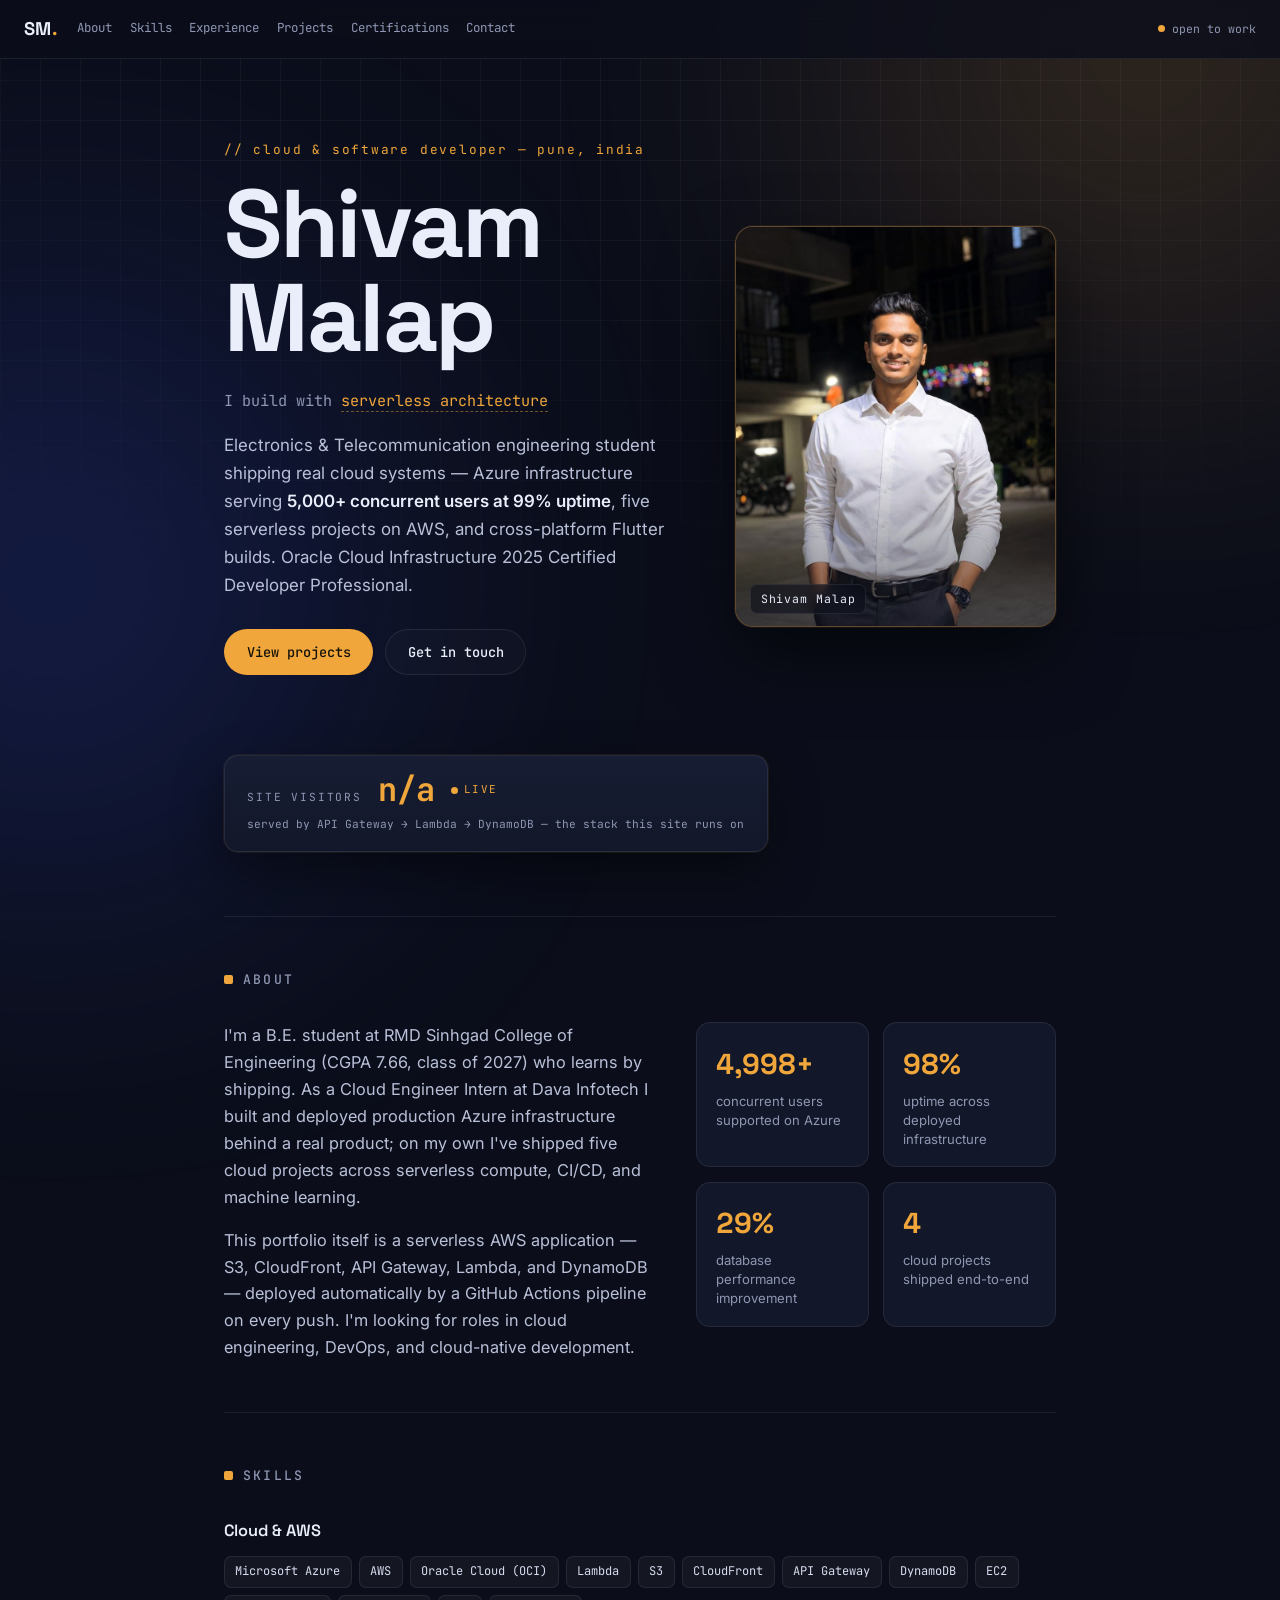
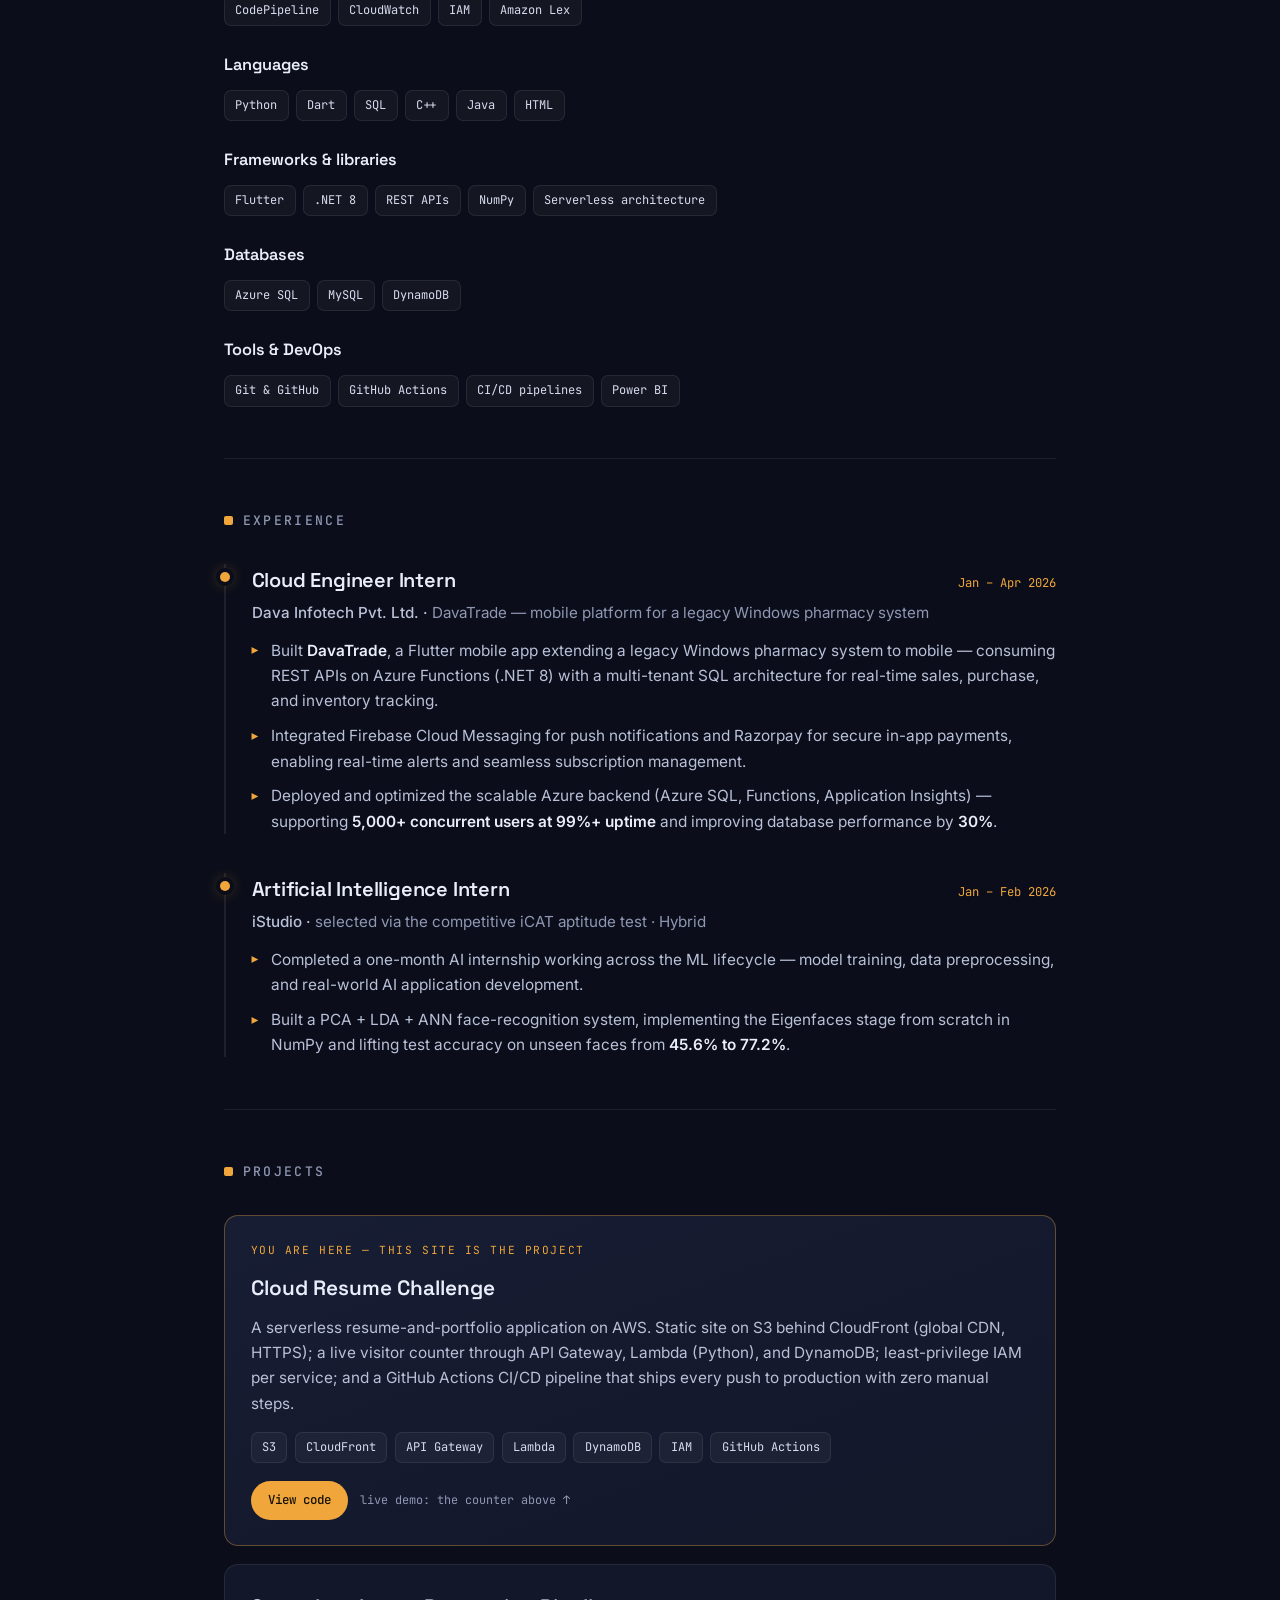
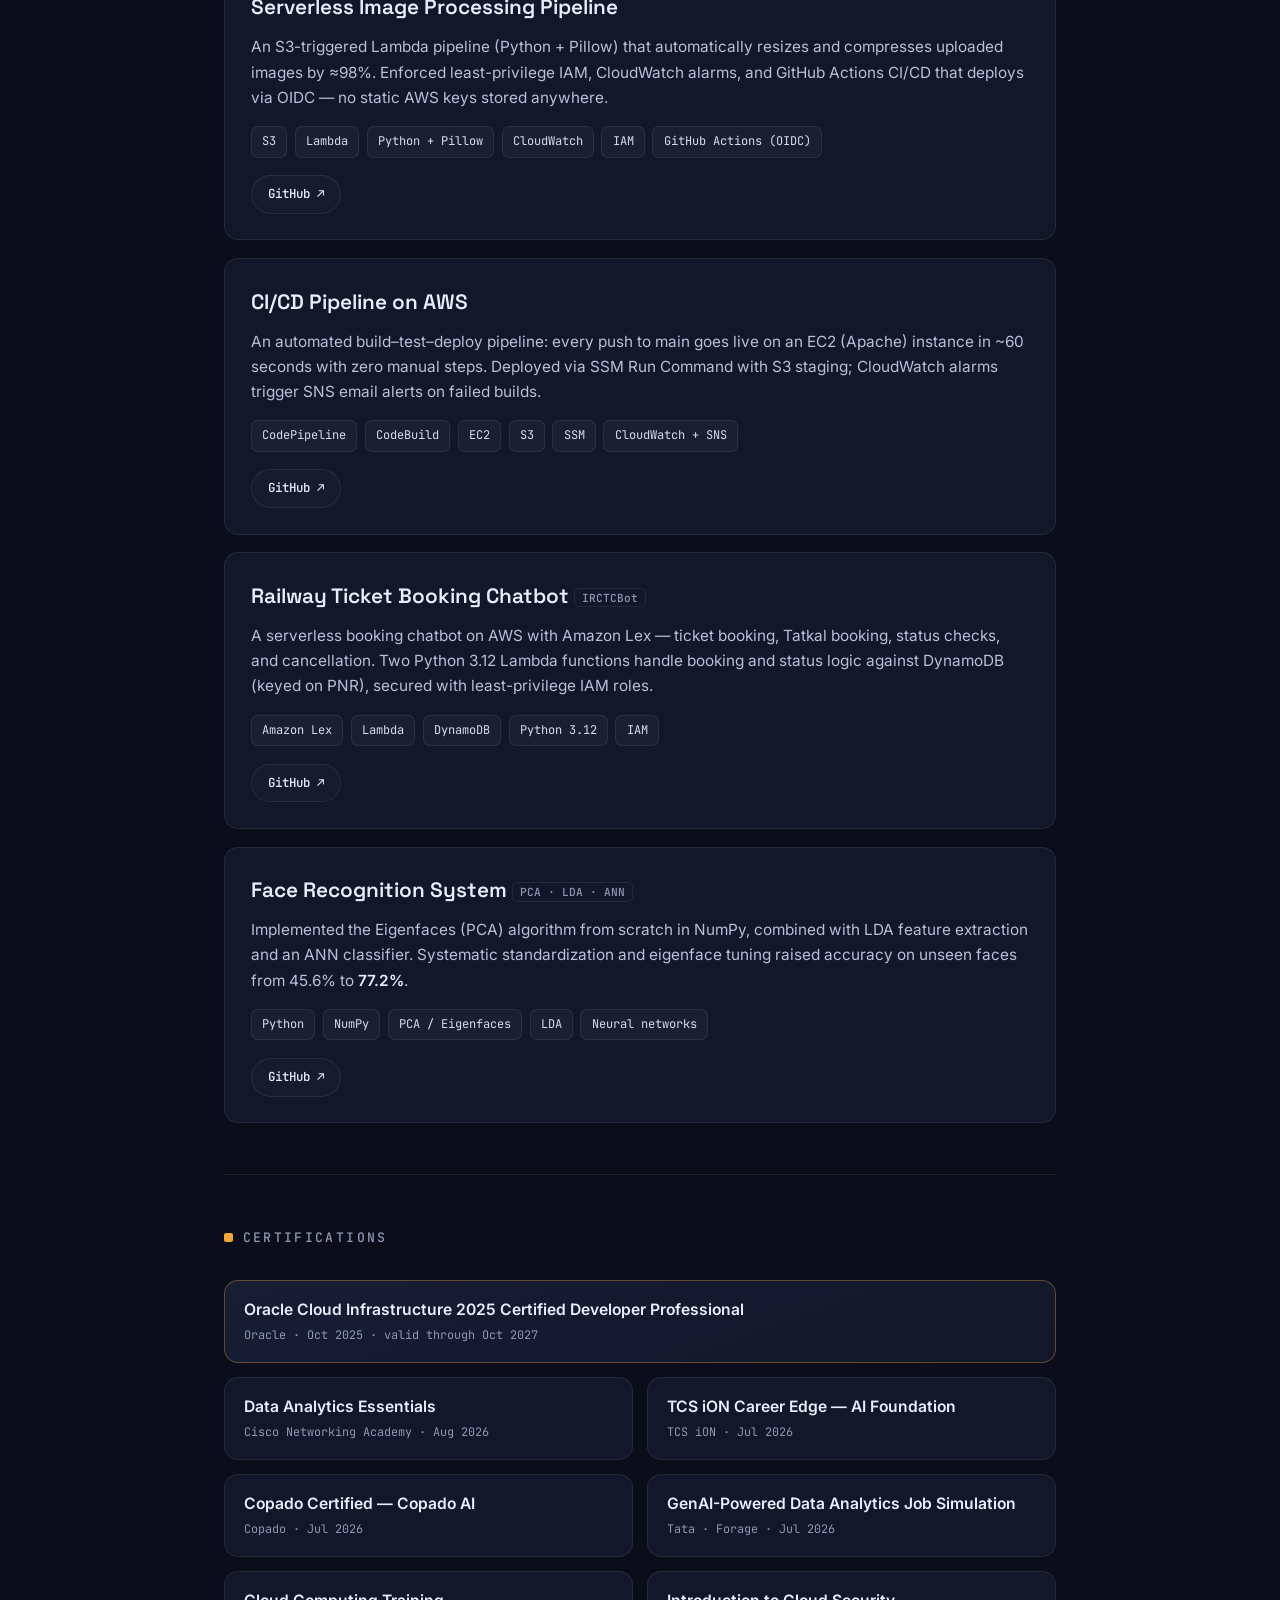
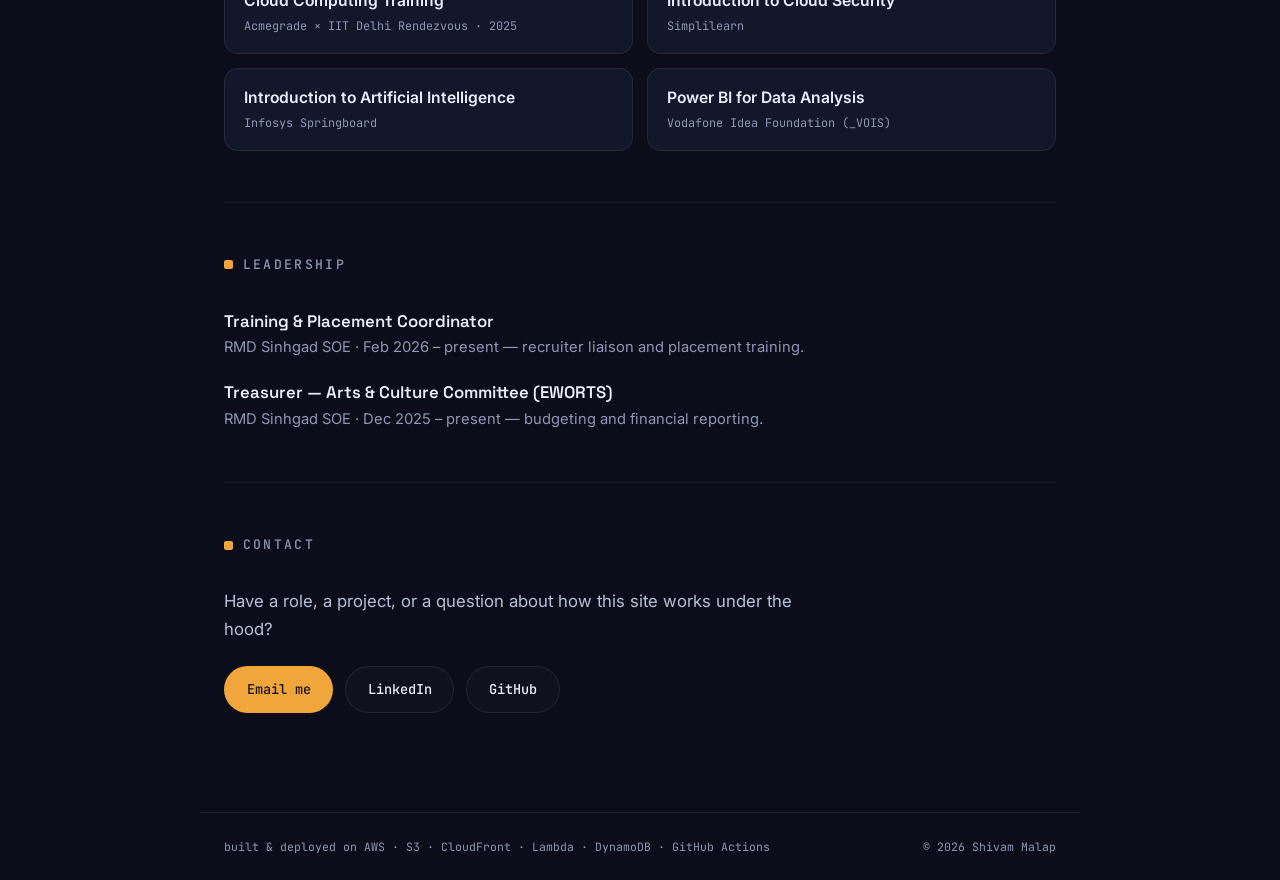
==== commit e77ce61e: "Add iStudio experience + more certifications" ====
--- a/frontend/index.html
+++ b/frontend/index.html
@@ -4,9 +4,8 @@
   <meta charset="UTF-8" />
   <meta name="viewport" content="width=device-width, initial-scale=1.0" />
   <title>Shivam Malap — Cloud &amp; Software Developer</title>
-  <meta name="description" content="Shivam Malap — Cloud &amp; Software Developer. Azure, AWS, serverless, Flutter. OCI 2025 Certified. Portfolio deployed on the AWS stack it describes." />
-
-  <!-- Fonts: Space Grotesk (display), Inter (body), JetBrains Mono (console/data) -->
+  <meta name="description" content="Shivam Malap — Cloud &amp; Software Developer. Azure, AWS, serverless, Flutter. OCI 2025 Certified. This portfolio is a serverless AWS application." />
+
   <link rel="preconnect" href="https://fonts.googleapis.com" />
   <link rel="preconnect" href="https://fonts.gstatic.com" crossorigin />
   <link href="https://fonts.googleapis.com/css2?family=Space+Grotesk:wght@500;600;700&family=Inter:wght@400;500;600&family=JetBrains+Mono:wght@400;500;700&display=swap" rel="stylesheet" />
@@ -15,16 +14,13 @@
 </head>
 <body>
 
-  <!-- Ambient background: grid + glows (decorative only) -->
   <div class="bg" aria-hidden="true">
     <div class="bg__grid"></div>
     <div class="bg__glow bg__glow--gold"></div>
     <div class="bg__glow bg__glow--indigo"></div>
   </div>
 
-  <!-- ============================================================
-       NAV
-       ============================================================ -->
+  <!-- NAV -->
   <header class="nav">
     <a class="nav__logo" href="#top">SM<span class="nav__dot">.</span></a>
     <nav class="nav__links" aria-label="Sections">
@@ -40,35 +36,32 @@
 
   <main id="top">
 
-    <!-- ==========================================================
-         HERO
-         ========================================================== -->
+    <!-- HERO -->
     <section class="hero">
-      <p class="hero__eyebrow reveal">// cloud &amp; software developer — pune, india</p>
-
-      <h1 class="hero__name reveal">Shivam<br />Malap</h1>
-
-      <p class="hero__roles reveal" aria-live="off">
-        I build with <span class="hero__rotator" id="role-rotator">serverless architecture</span>
-      </p>
-
-      <p class="hero__summary reveal">
-        Electronics &amp; Telecommunication engineering student shipping real cloud systems —
-        Azure infrastructure serving <strong>5,000+ concurrent users at 99% uptime</strong>,
-        serverless apps on AWS, and cross-platform Flutter builds.
-        Oracle Cloud Infrastructure 2025 Certified Developer Professional.
-      </p>
-
-      <div class="hero__cta reveal">
-        <a class="btn btn--gold" href="#projects">View projects</a>
-        <a class="btn btn--ghost" href="#contact">Get in touch</a>
-      </div>
-
-      <!-- ========================================================
-           SIGNATURE — live telemetry.
-           This number is real: served by API Gateway → Lambda →
-           DynamoDB, the backend documented in Projects below.
-           ======================================================== -->
+      <div class="hero__main">
+        <div class="hero__content">
+          <p class="hero__eyebrow reveal">// cloud &amp; software developer — pune, india</p>
+          <h1 class="hero__name reveal">Shivam<br />Malap</h1>
+          <p class="hero__roles reveal">I build with <span class="hero__rotator" id="role-rotator">serverless architecture</span></p>
+          <p class="hero__summary reveal">
+            Electronics &amp; Telecommunication engineering student shipping real cloud systems —
+            Azure infrastructure serving <strong>5,000+ concurrent users at 99% uptime</strong>,
+            five serverless projects on AWS, and cross-platform Flutter builds.
+            Oracle Cloud Infrastructure 2025 Certified Developer Professional.
+          </p>
+          <div class="hero__cta reveal">
+            <a class="btn btn--gold" href="#projects">View projects</a>
+            <a class="btn btn--ghost" href="#contact">Get in touch</a>
+          </div>
+        </div>
+
+        <figure class="hero__photo reveal">
+          <img src="profile.jpeg" alt="Shivam Malap" width="800" height="1066" />
+          <figcaption class="hero__photo-tag">Shivam Malap</figcaption>
+        </figure>
+      </div>
+
+      <!-- SIGNATURE: live telemetry -->
       <div class="telemetry reveal" role="status" aria-live="polite">
         <div class="telemetry__row">
           <span class="telemetry__label">site visitors</span>
@@ -79,27 +72,23 @@
       </div>
     </section>
 
-    <!-- ==========================================================
-         ABOUT + STATS
-         ========================================================== -->
+    <!-- ABOUT + STATS -->
     <section class="section" id="about">
       <h2 class="section__title reveal"><span class="tick"></span>About</h2>
-
       <div class="about">
         <div class="about__text reveal">
           <p>
-            I'm a B.E. student at RMD Sinhgad College of Engineering (CGPA 8.0, class of 2027)
-            who learns by deploying. As a Cloud Engineer Intern at Dava Infotech I architected
-            production Azure infrastructure; as an AI Intern at iStudio I built a face-recognition
-            system from the linear algebra up. This portfolio itself is a serverless AWS
-            application — S3, CloudFront, API Gateway, Lambda, DynamoDB — deployed automatically
-            by a GitHub Actions pipeline on every push.
+            I'm a B.E. student at RMD Sinhgad College of Engineering (CGPA 7.66, class of 2027)
+            who learns by shipping. As a Cloud Engineer Intern at Dava Infotech I built and
+            deployed production Azure infrastructure behind a real product; on my own I've shipped
+            five cloud projects across serverless compute, CI/CD, and machine learning.
           </p>
           <p>
+            This portfolio itself is a serverless AWS application — S3, CloudFront, API Gateway,
+            Lambda, and DynamoDB — deployed automatically by a GitHub Actions pipeline on every push.
             I'm looking for roles in cloud engineering, DevOps, and cloud-native development.
           </p>
         </div>
-
         <div class="stats">
           <div class="stat reveal">
             <span class="stat__num" data-count="5000" data-suffix="+">0</span>
@@ -114,39 +103,35 @@
             <span class="stat__label">database performance improvement</span>
           </div>
           <div class="stat reveal">
-            <span class="stat__num" data-count="25" data-suffix="%">0</span>
-            <span class="stat__label">cloud cost reduction via right-sizing</span>
-          </div>
-        </div>
-      </div>
-    </section>
-
-    <!-- ==========================================================
-         SKILLS
-         ========================================================== -->
+            <span class="stat__num" data-count="5" data-suffix="">0</span>
+            <span class="stat__label">cloud projects shipped end-to-end</span>
+          </div>
+        </div>
+      </div>
+    </section>
+
+    <!-- SKILLS -->
     <section class="section" id="skills">
       <h2 class="section__title reveal"><span class="tick"></span>Skills</h2>
-
       <div class="skills">
         <div class="skills__group reveal">
-          <h3 class="skills__name">Cloud platforms</h3>
+          <h3 class="skills__name">Cloud &amp; AWS</h3>
           <div class="chips">
             <span class="chip">Microsoft Azure</span>
-            <span class="chip">Azure SQL</span>
-            <span class="chip">Azure Functions</span>
-            <span class="chip">Entra ID</span>
             <span class="chip">AWS</span>
+            <span class="chip">Oracle Cloud (OCI)</span>
             <span class="chip">Lambda</span>
-            <span class="chip">DynamoDB</span>
             <span class="chip">S3</span>
             <span class="chip">CloudFront</span>
             <span class="chip">API Gateway</span>
+            <span class="chip">DynamoDB</span>
+            <span class="chip">EC2</span>
+            <span class="chip">CodePipeline</span>
+            <span class="chip">CloudWatch</span>
+            <span class="chip">IAM</span>
             <span class="chip">Amazon Lex</span>
-            <span class="chip">IAM</span>
-            <span class="chip">Oracle Cloud (OCI)</span>
-          </div>
-        </div>
-
+          </div>
+        </div>
         <div class="skills__group reveal">
           <h3 class="skills__name">Languages</h3>
           <div class="chips">
@@ -154,56 +139,54 @@
             <span class="chip">Dart</span>
             <span class="chip">SQL</span>
             <span class="chip">C++</span>
-            <span class="chip">C</span>
             <span class="chip">Java</span>
-          </div>
-        </div>
-
-        <div class="skills__group reveal">
-          <h3 class="skills__name">Frameworks &amp; concepts</h3>
+            <span class="chip">HTML</span>
+          </div>
+        </div>
+        <div class="skills__group reveal">
+          <h3 class="skills__name">Frameworks &amp; libraries</h3>
           <div class="chips">
             <span class="chip">Flutter</span>
             <span class="chip">.NET 8</span>
             <span class="chip">REST APIs</span>
+            <span class="chip">NumPy</span>
             <span class="chip">Serverless architecture</span>
-            <span class="chip">Event-driven systems</span>
-            <span class="chip">NumPy / Pandas</span>
-            <span class="chip">Scikit-learn</span>
-          </div>
-        </div>
-
-        <div class="skills__group reveal">
-          <h3 class="skills__name">Tools</h3>
+          </div>
+        </div>
+        <div class="skills__group reveal">
+          <h3 class="skills__name">Databases</h3>
+          <div class="chips">
+            <span class="chip">Azure SQL</span>
+            <span class="chip">MySQL</span>
+            <span class="chip">DynamoDB</span>
+          </div>
+        </div>
+        <div class="skills__group reveal">
+          <h3 class="skills__name">Tools &amp; DevOps</h3>
           <div class="chips">
             <span class="chip">Git &amp; GitHub</span>
             <span class="chip">GitHub Actions</span>
             <span class="chip">CI/CD pipelines</span>
             <span class="chip">Power BI</span>
-            <span class="chip">MySQL</span>
-            <span class="chip">Firebase</span>
-          </div>
-        </div>
-      </div>
-    </section>
-
-    <!-- ==========================================================
-         EXPERIENCE  (timeline — years carry the order)
-         ========================================================== -->
+          </div>
+        </div>
+      </div>
+    </section>
+
+    <!-- EXPERIENCE -->
     <section class="section" id="experience">
       <h2 class="section__title reveal"><span class="tick"></span>Experience</h2>
-
       <ol class="timeline">
         <li class="entry reveal">
           <div class="entry__head">
             <h3 class="entry__role">Cloud Engineer Intern</h3>
             <span class="entry__meta">Jan – Apr 2026</span>
           </div>
-          <p class="entry__org">Dava Infotech Pvt. Ltd. · <span class="entry__project">DavaTrade — cross-platform trading app on Microsoft Azure</span></p>
+          <p class="entry__org">Dava Infotech Pvt. Ltd. · <span class="entry__project">DavaTrade — mobile platform for a legacy Windows pharmacy system</span></p>
           <ul class="bullets">
-            <li>Architected and deployed scalable backend infrastructure on Azure (Azure SQL, Functions, Storage Account, Notification Hub, Application Insights) supporting <strong>5,000+ concurrent users at 99% uptime</strong>.</li>
-            <li>Optimized Azure SQL performance by <strong>30%</strong> through query tuning and indexing; cut cloud costs <strong>20–25%</strong> via resource scaling and right-sizing.</li>
-            <li>Engineered secure, event-driven backend pipelines with Azure Functions on .NET 8 and Microsoft Entra ID authentication.</li>
-            <li>Built responsive Flutter / Dart interfaces across 8 screens, integrated with REST APIs; cut incident resolution time <strong>40%</strong> with centralized monitoring, and automated sync with the TradePlus legacy desktop software.</li>
+            <li>Built <strong>DavaTrade</strong>, a Flutter mobile app extending a legacy Windows pharmacy system to mobile — consuming REST APIs on Azure Functions (.NET 8) with a multi-tenant SQL architecture for real-time sales, purchase, and inventory tracking.</li>
+            <li>Integrated Firebase Cloud Messaging for push notifications and Razorpay for secure in-app payments, enabling real-time alerts and seamless subscription management.</li>
+            <li>Deployed and optimized the scalable Azure backend (Azure SQL, Functions, Application Insights) — supporting <strong>5,000+ concurrent users at 99%+ uptime</strong> and improving database performance by <strong>30%</strong>.</li>
           </ul>
         </li>
 
@@ -212,33 +195,28 @@
             <h3 class="entry__role">Artificial Intelligence Intern</h3>
             <span class="entry__meta">Jan – Feb 2026</span>
           </div>
-          <p class="entry__org">iStudio · <span class="entry__project">selected via the competitive iCAT aptitude test</span></p>
+          <p class="entry__org">iStudio · <span class="entry__project">selected via the competitive iCAT aptitude test · Hybrid</span></p>
           <ul class="bullets">
-            <li>Worked across the full ML lifecycle — preprocessing, feature engineering, training, and evaluation — with Python, NumPy, Pandas, and Scikit-learn.</li>
-            <li>Built a PCA + LDA + ANN face-recognition system, implementing the Eigenfaces algorithm from scratch and lifting test accuracy from <strong>45.6% to 77.2%</strong>.</li>
+            <li>Completed a one-month AI internship working across the ML lifecycle — model training, data preprocessing, and real-world AI application development.</li>
+            <li>Built a PCA + LDA + ANN face-recognition system, implementing the Eigenfaces stage from scratch in NumPy and lifting test accuracy on unseen faces from <strong>45.6% to 77.2%</strong>.</li>
           </ul>
         </li>
       </ol>
     </section>
 
-    <!-- ==========================================================
-         PROJECTS
-         ========================================================== -->
+    <!-- PROJECTS -->
     <section class="section" id="projects">
       <h2 class="section__title reveal"><span class="tick"></span>Projects</h2>
-
       <div class="cards">
 
-        <!-- Featured: the project you are standing inside -->
         <article class="card card--featured reveal">
           <p class="card__flag">you are here — this site is the project</p>
           <h3 class="card__title">Cloud Resume Challenge</h3>
           <p class="card__desc">
             A serverless resume-and-portfolio application on AWS. Static site on S3 behind
             CloudFront (global CDN, HTTPS); a live visitor counter through API Gateway,
-            Lambda (Python), and DynamoDB; least-privilege IAM roles scoped per service;
-            and a GitHub Actions CI/CD pipeline that ships every push to production with
-            zero manual steps.
+            Lambda (Python), and DynamoDB; least-privilege IAM per service; and a GitHub Actions
+            CI/CD pipeline that ships every push to production with zero manual steps.
           </p>
           <div class="chips">
             <span class="chip">S3</span><span class="chip">CloudFront</span>
@@ -253,13 +231,45 @@
         </article>
 
         <article class="card reveal">
+          <h3 class="card__title">Serverless Image Processing Pipeline</h3>
+          <p class="card__desc">
+            An S3-triggered Lambda pipeline (Python + Pillow) that automatically resizes and
+            compresses uploaded images by ≈98%. Enforced least-privilege IAM, CloudWatch alarms,
+            and GitHub Actions CI/CD that deploys via OIDC — no static AWS keys stored anywhere.
+          </p>
+          <div class="chips">
+            <span class="chip">S3</span><span class="chip">Lambda</span>
+            <span class="chip">Python + Pillow</span><span class="chip">CloudWatch</span>
+            <span class="chip">IAM</span><span class="chip">GitHub Actions (OIDC)</span>
+          </div>
+          <div class="card__links">
+            <a class="btn btn--ghost btn--sm" href="https://github.com/Smalap/aws-image-processing" target="_blank" rel="noopener">GitHub ↗</a>
+          </div>
+        </article>
+
+        <article class="card reveal">
+          <h3 class="card__title">CI/CD Pipeline on AWS</h3>
+          <p class="card__desc">
+            An automated build–test–deploy pipeline: every push to main goes live on an EC2
+            (Apache) instance in ~60 seconds with zero manual steps. Deployed via SSM Run Command
+            with S3 staging; CloudWatch alarms trigger SNS email alerts on failed builds.
+          </p>
+          <div class="chips">
+            <span class="chip">CodePipeline</span><span class="chip">CodeBuild</span>
+            <span class="chip">EC2</span><span class="chip">S3</span>
+            <span class="chip">SSM</span><span class="chip">CloudWatch + SNS</span>
+          </div>
+          <div class="card__links">
+            <a class="btn btn--ghost btn--sm" href="https://github.com/Smalap/cicd-pipeline" target="_blank" rel="noopener">GitHub ↗</a>
+          </div>
+        </article>
+
+        <article class="card reveal">
           <h3 class="card__title">Railway Ticket Booking Chatbot <span class="mono-tag">IRCTCBot</span></h3>
           <p class="card__desc">
-            Serverless booking chatbot on AWS with Amazon Lex — 4 core intents (general,
-            Tatkal, status, cancel) plus fallback. Two Python 3.12 Lambda functions handle
-            booking and status logic against DynamoDB, with PNR as the partition key and
-            least-privilege IAM between services. Validated end-to-end flows including
-            automated refund confirmation.
+            A serverless booking chatbot on AWS with Amazon Lex — ticket booking, Tatkal booking,
+            status checks, and cancellation. Two Python 3.12 Lambda functions handle booking and
+            status logic against DynamoDB (keyed on PNR), secured with least-privilege IAM roles.
           </p>
           <div class="chips">
             <span class="chip">Amazon Lex</span><span class="chip">Lambda</span>
@@ -267,18 +277,16 @@
             <span class="chip">IAM</span>
           </div>
           <div class="card__links">
-            <!-- TODO: replace with the IRCTCBot repo URL when it's on GitHub -->
-            <a class="btn btn--ghost btn--sm" href="https://github.com/Smalap" target="_blank" rel="noopener">GitHub ↗</a>
+            <a class="btn btn--ghost btn--sm" href="https://github.com/Smalap/irctc-lex-chatbot" target="_blank" rel="noopener">GitHub ↗</a>
           </div>
         </article>
 
         <article class="card reveal">
           <h3 class="card__title">Face Recognition System <span class="mono-tag">PCA · LDA · ANN</span></h3>
           <p class="card__desc">
-            Implemented the Eigenfaces (PCA) algorithm from scratch in NumPy to reduce image
-            dimensionality, added LDA-based feature extraction, and trained an ANN classifier.
-            Systematic standardization and hyperparameter tuning lifted accuracy on unseen
-            test images from 45.6% to <strong>77.2%</strong> — a 31.6-point gain.
+            Implemented the Eigenfaces (PCA) algorithm from scratch in NumPy, combined with LDA
+            feature extraction and an ANN classifier. Systematic standardization and eigenface
+            tuning raised accuracy on unseen faces from 45.6% to <strong>77.2%</strong>.
           </p>
           <div class="chips">
             <span class="chip">Python</span><span class="chip">NumPy</span>
@@ -286,28 +294,36 @@
             <span class="chip">Neural networks</span>
           </div>
           <div class="card__links">
-            <!-- TODO: replace with the Face Recognition repo URL when it's on GitHub -->
-            <a class="btn btn--ghost btn--sm" href="https://github.com/Smalap" target="_blank" rel="noopener">GitHub ↗</a>
-          </div>
-        </article>
-
-      </div>
-    </section>
-
-    <!-- ==========================================================
-         CERTIFICATIONS
-         ========================================================== -->
+            <a class="btn btn--ghost btn--sm" href="https://github.com/Smalap/pca-ann-face-recognition" target="_blank" rel="noopener">GitHub ↗</a>
+          </div>
+        </article>
+
+      </div>
+    </section>
+
+    <!-- CERTIFICATIONS -->
     <section class="section" id="certs">
       <h2 class="section__title reveal"><span class="tick"></span>Certifications</h2>
-
       <ul class="certs">
         <li class="cert cert--major reveal">
           <span class="cert__name">Oracle Cloud Infrastructure 2025 Certified Developer Professional</span>
           <span class="cert__org">Oracle · Oct 2025 · valid through Oct 2027</span>
         </li>
         <li class="cert reveal">
-          <span class="cert__name">DSA for DeepTech Bootcamp</span>
-          <span class="cert__org">Brainovision × NASSCOM × AICTE · May 2026</span>
+          <span class="cert__name">Data Analytics Essentials</span>
+          <span class="cert__org">Cisco Networking Academy · Aug 2026</span>
+        </li>
+        <li class="cert reveal">
+          <span class="cert__name">TCS iON Career Edge — AI Foundation</span>
+          <span class="cert__org">TCS iON · Jul 2026</span>
+        </li>
+        <li class="cert reveal">
+          <span class="cert__name">Copado Certified — Copado AI</span>
+          <span class="cert__org">Copado · Jul 2026</span>
+        </li>
+        <li class="cert reveal">
+          <span class="cert__name">GenAI-Powered Data Analytics Job Simulation</span>
+          <span class="cert__org">Tata · Forage · Jul 2026</span>
         </li>
         <li class="cert reveal">
           <span class="cert__name">Cloud Computing Training</span>
@@ -328,43 +344,29 @@
       </ul>
     </section>
 
-    <!-- ==========================================================
-         LEADERSHIP & ACTIVITIES
-         ========================================================== -->
+    <!-- LEADERSHIP -->
     <section class="section" id="leadership">
-      <h2 class="section__title reveal"><span class="tick"></span>Leadership &amp; activities</h2>
-
+      <h2 class="section__title reveal"><span class="tick"></span>Leadership</h2>
       <div class="lead">
         <div class="lead__item reveal">
           <h3 class="lead__role">Training &amp; Placement Coordinator</h3>
-          <p class="lead__desc">RMD Sinhgad SOE · Feb 2026 – present — recruiter liaison, pre-placement training, mock interviews.</p>
+          <p class="lead__desc">RMD Sinhgad SOE · Feb 2026 – present — recruiter liaison and placement training.</p>
         </div>
         <div class="lead__item reveal">
-          <h3 class="lead__role">Treasurer — Arts &amp; Culture Committee</h3>
-          <p class="lead__desc">RMD Sinhgad SOE · Dec 2025 – present — budgeting and financial reporting for college events.</p>
-        </div>
-        <div class="lead__item reveal">
-          <h3 class="lead__role">Cognizant Technoverse Hackathon 2026</h3>
-          <p class="lead__desc">Team participant — collaborative problem-solving on real-world technology challenges.</p>
-        </div>
-      </div>
-    </section>
-
-    <!-- ==========================================================
-         CONTACT
-         ========================================================== -->
+          <h3 class="lead__role">Treasurer — Arts &amp; Culture Committee (EWORTS)</h3>
+          <p class="lead__desc">RMD Sinhgad SOE · Dec 2025 – present — budgeting and financial reporting.</p>
+        </div>
+      </div>
+    </section>
+
+    <!-- CONTACT -->
     <section class="section section--contact" id="contact">
       <h2 class="section__title reveal"><span class="tick"></span>Contact</h2>
-
       <p class="contact__line reveal">Have a role, a project, or a question about how this site works under the hood?</p>
-
       <div class="contact__actions reveal">
         <a class="btn btn--gold" href="mailto:shivamsmalap.rmdstic.entc@gmail.com">Email me</a>
         <a class="btn btn--ghost" href="https://linkedin.com/in/shivammalap" target="_blank" rel="noopener">LinkedIn</a>
         <a class="btn btn--ghost" href="https://github.com/Smalap" target="_blank" rel="noopener">GitHub</a>
-        <!-- Want your phone public? Uncomment:
-        <a class="btn btn--ghost" href="tel:+918668584818">+91 8668584818</a>
-        -->
       </div>
     </section>
 
--- a/frontend/styles.css
+++ b/frontend/styles.css
@@ -131,7 +131,55 @@
 main { max-width: var(--maxw); margin: 0 auto; padding: 0 1.5rem 3rem; }
 
 /* ---------- Hero ---------- */
-.hero { padding: 5.5rem 0 4rem; }
+.hero { padding: 5rem 0 4rem; }
+
+.hero__main {
+  display: grid;
+  grid-template-columns: 1.25fr 0.85fr;
+  gap: 2.5rem;
+  align-items: center;
+  margin-bottom: 2.6rem;
+}
+
+/* Photo */
+.hero__photo {
+  position: relative;
+  margin: 0;
+  border-radius: 18px;
+  overflow: hidden;
+  border: 1px solid rgba(240, 166, 58, 0.35);
+  box-shadow: 0 0 0 1px rgba(240,166,58,0.08), 0 30px 70px rgba(0, 0, 0, 0.55);
+  aspect-ratio: 4 / 5;
+  background: var(--surface);
+}
+.hero__photo img {
+  width: 100%; height: 100%;
+  object-fit: cover;
+  object-position: center 22%;
+  display: block;
+  filter: saturate(1.02) contrast(1.02);
+}
+/* gradient wash at the bottom so the photo melts into the dark theme */
+.hero__photo::after {
+  content: "";
+  position: absolute; inset: 0;
+  background: linear-gradient(180deg, transparent 55%, rgba(11,14,26,0.55) 100%);
+  pointer-events: none;
+}
+.hero__photo-tag {
+  position: absolute;
+  left: 0.85rem; bottom: 0.75rem;
+  font-family: var(--font-mono);
+  font-size: 0.72rem;
+  letter-spacing: 0.08em;
+  color: var(--ink);
+  background: rgba(11, 14, 26, 0.6);
+  border: 1px solid var(--line);
+  backdrop-filter: blur(6px);
+  padding: 0.28rem 0.6rem;
+  border-radius: 7px;
+  z-index: 1;
+}
 
 .hero__eyebrow {
   font-family: var(--font-mono);
@@ -458,7 +506,9 @@
 @media (max-width: 720px) {
   .nav { gap: 0.9rem; padding: 0.75rem 1rem; }
   .nav__status { display: none; }
-  .hero { padding: 3.5rem 0 3rem; }
+  .hero { padding: 3rem 0 3rem; }
+  .hero__main { grid-template-columns: 1fr; gap: 1.8rem; }
+  .hero__photo { max-width: 300px; order: -1; }  /* photo on top on mobile */
   .about { grid-template-columns: 1fr; gap: 1.6rem; }
   .stats { grid-template-columns: 1fr 1fr; }
   .certs { grid-template-columns: 1fr; }
